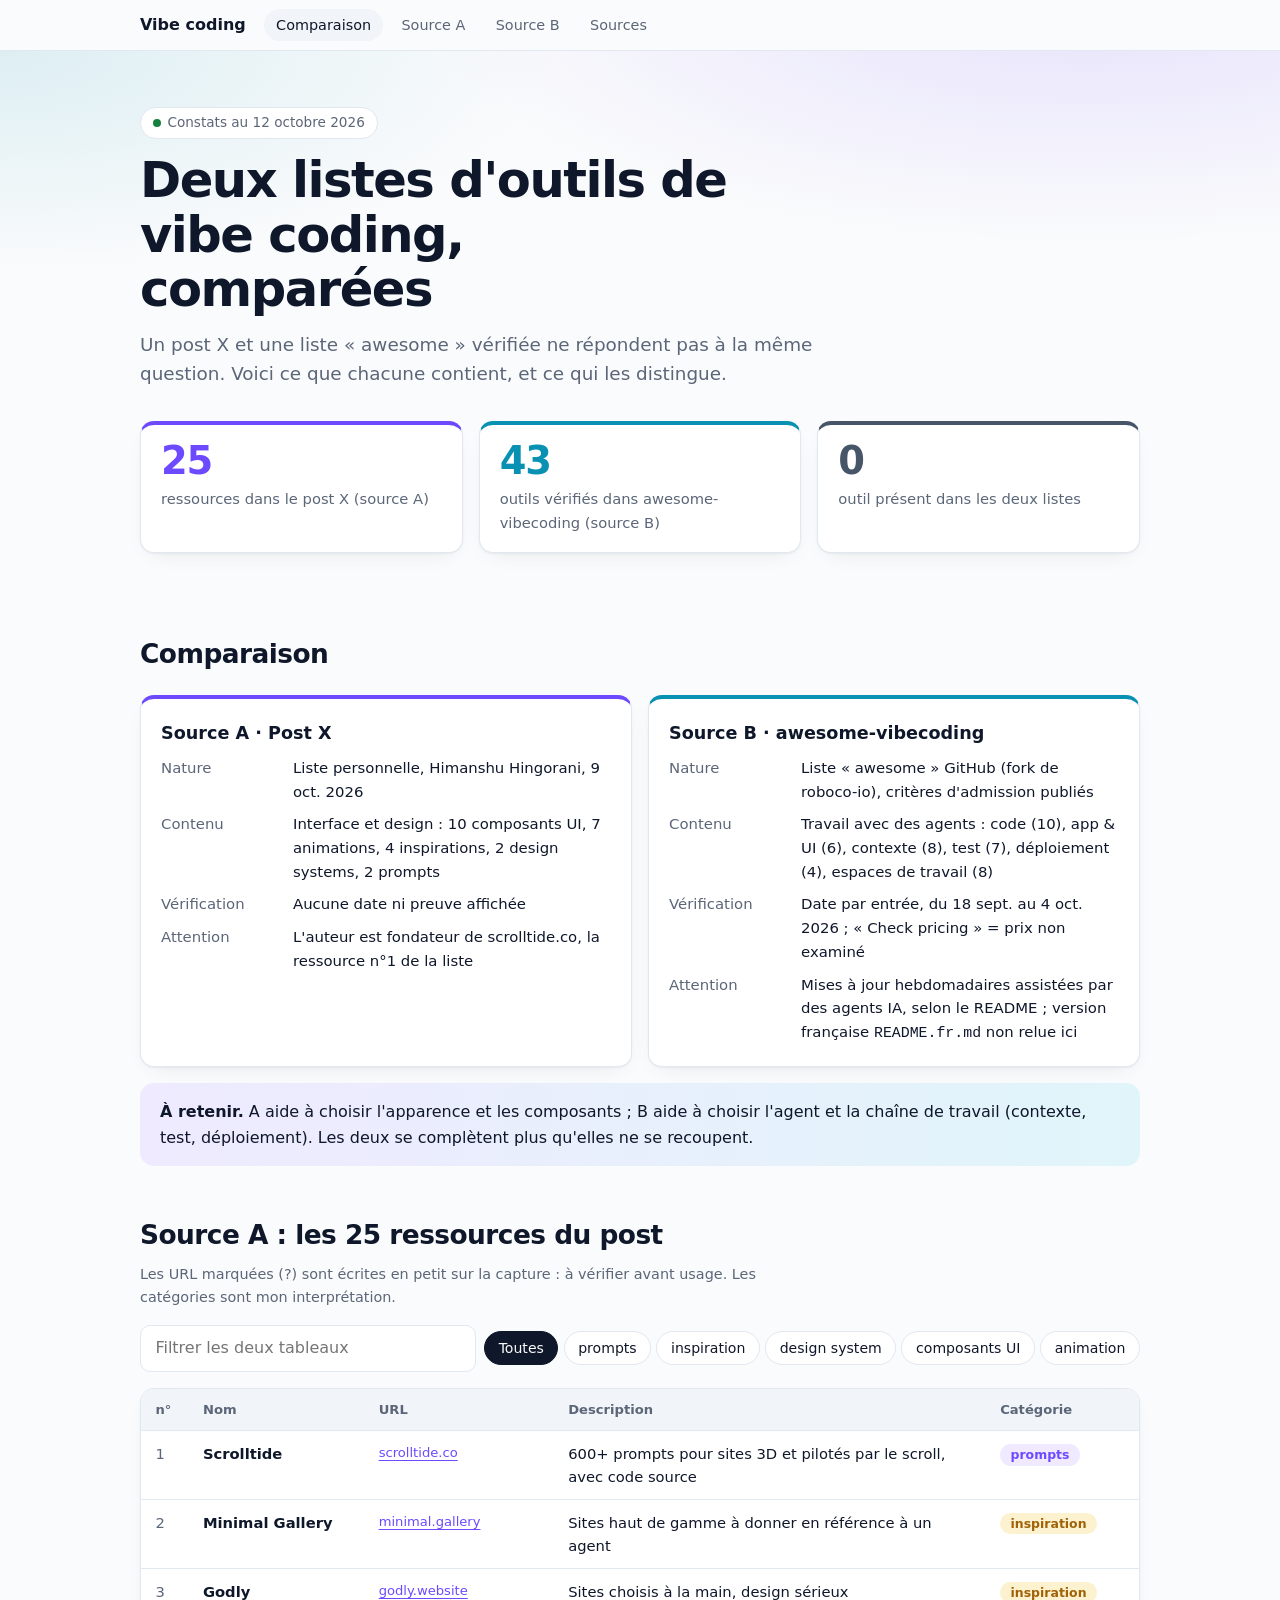
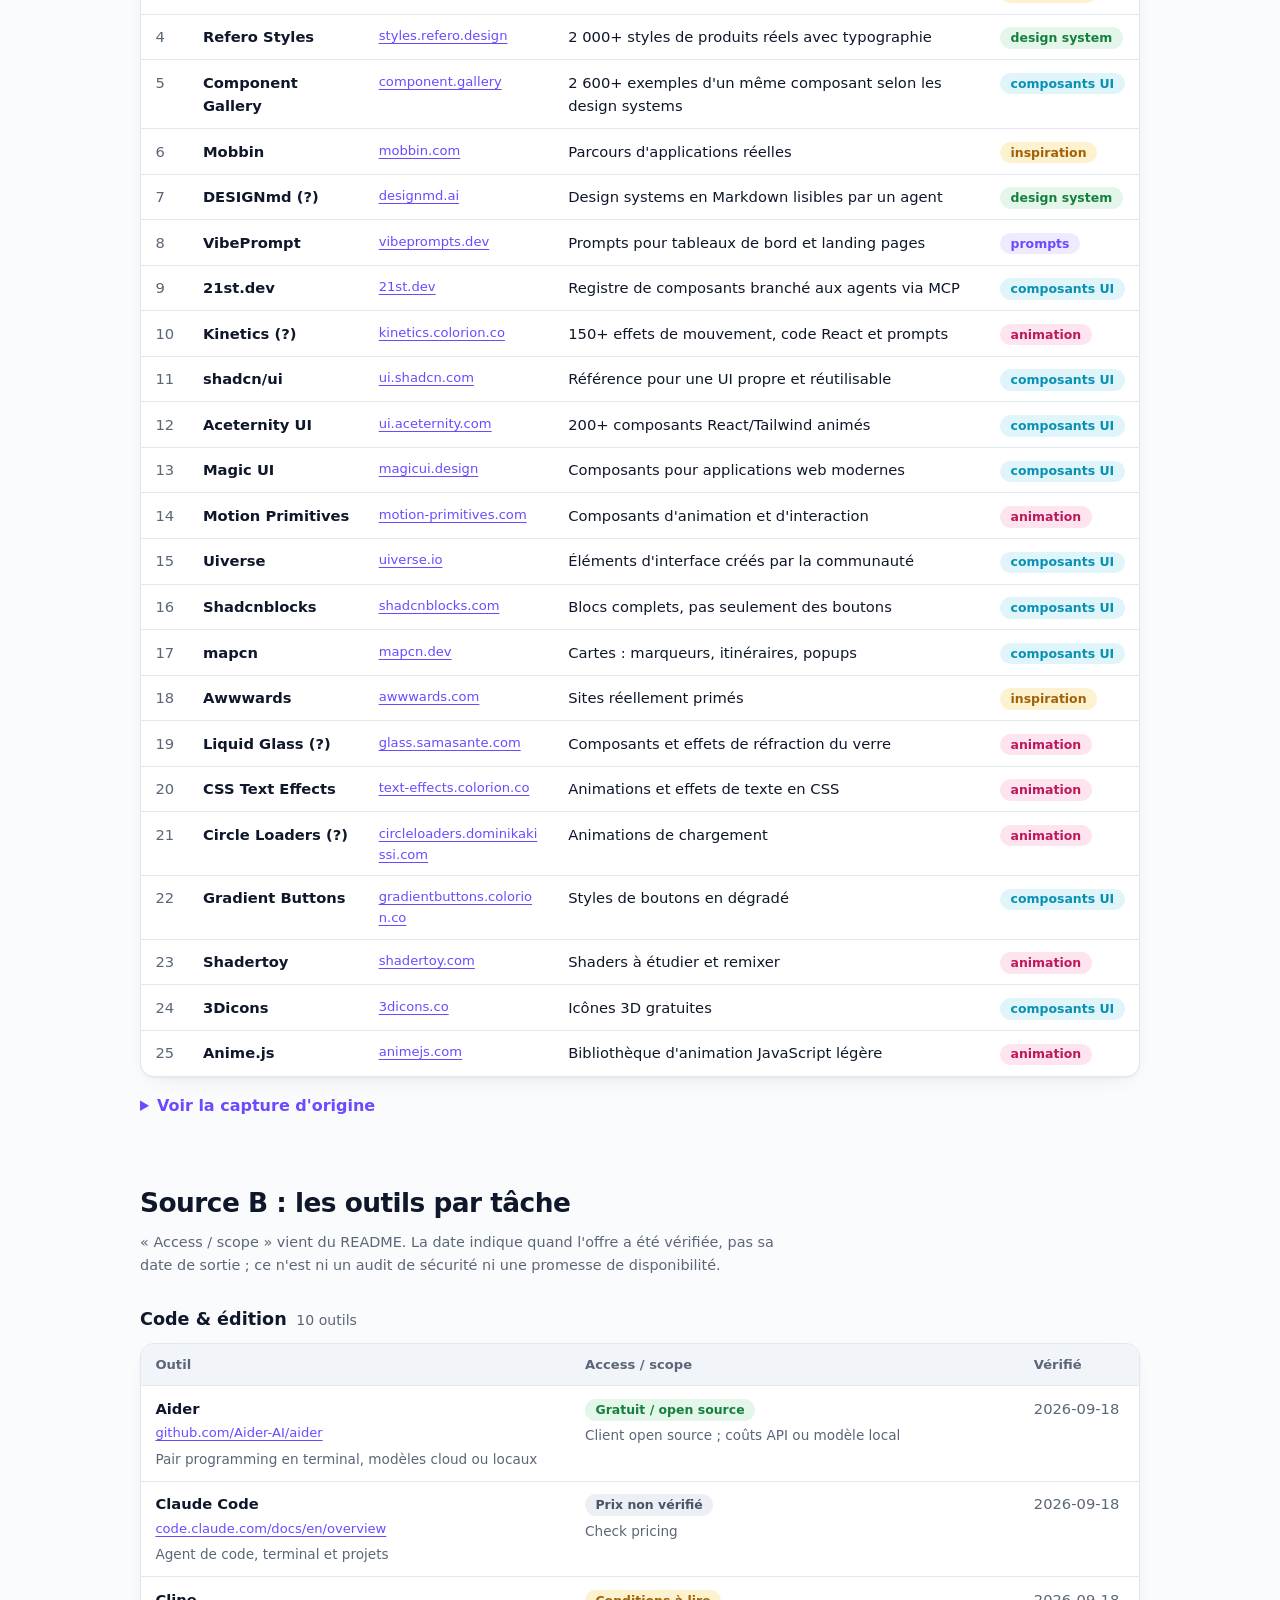
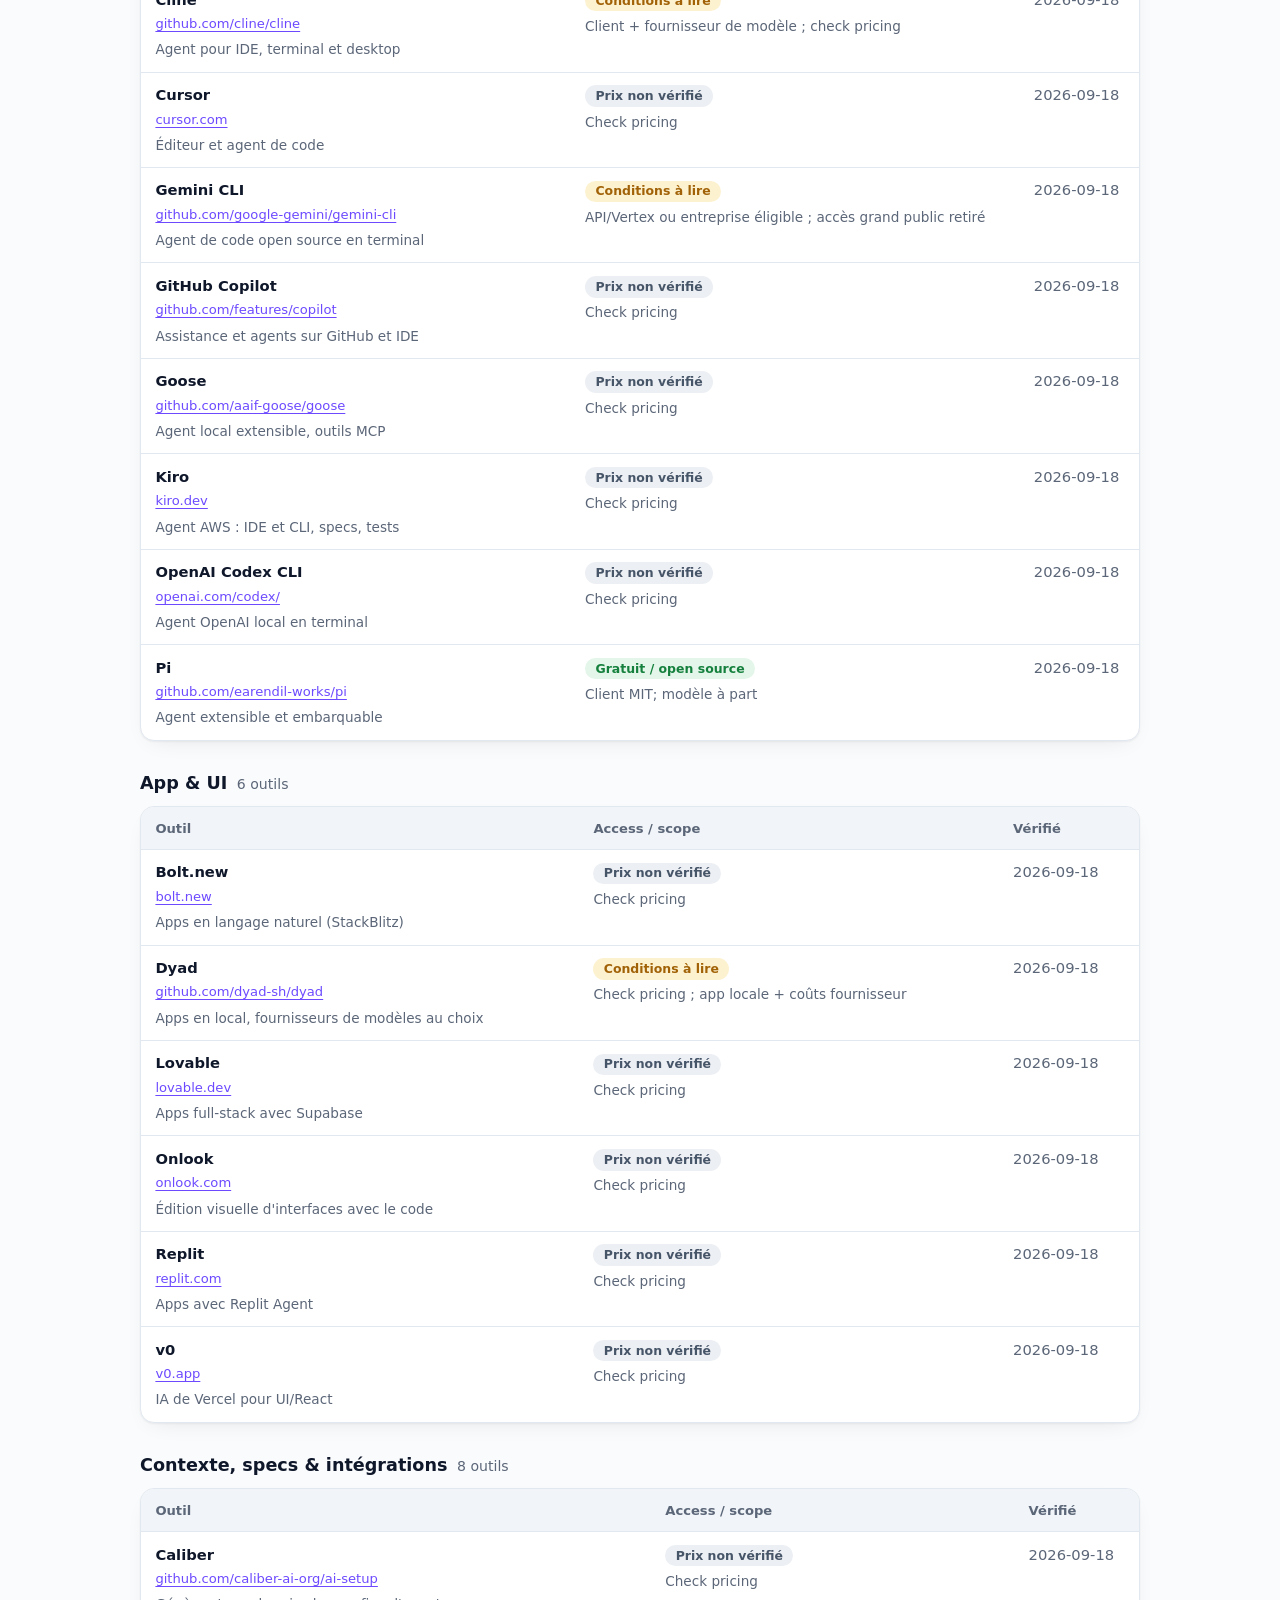
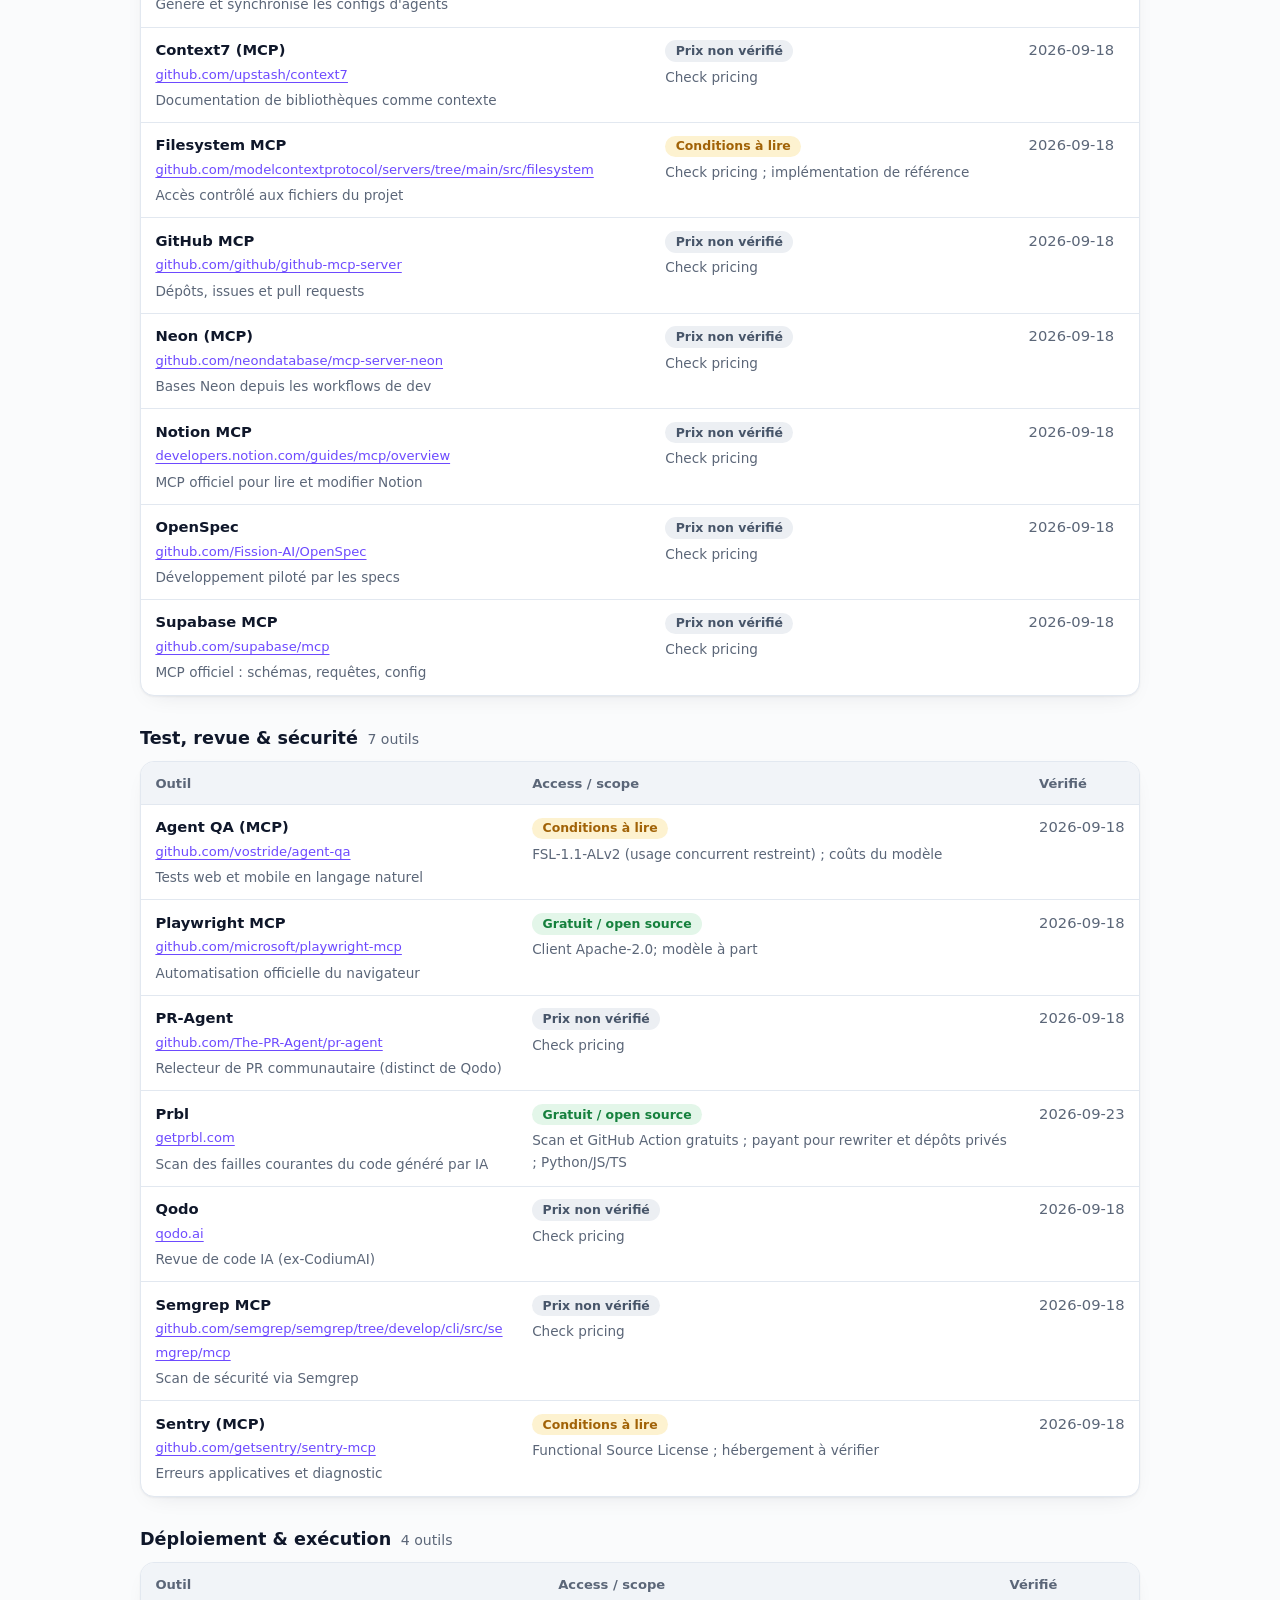
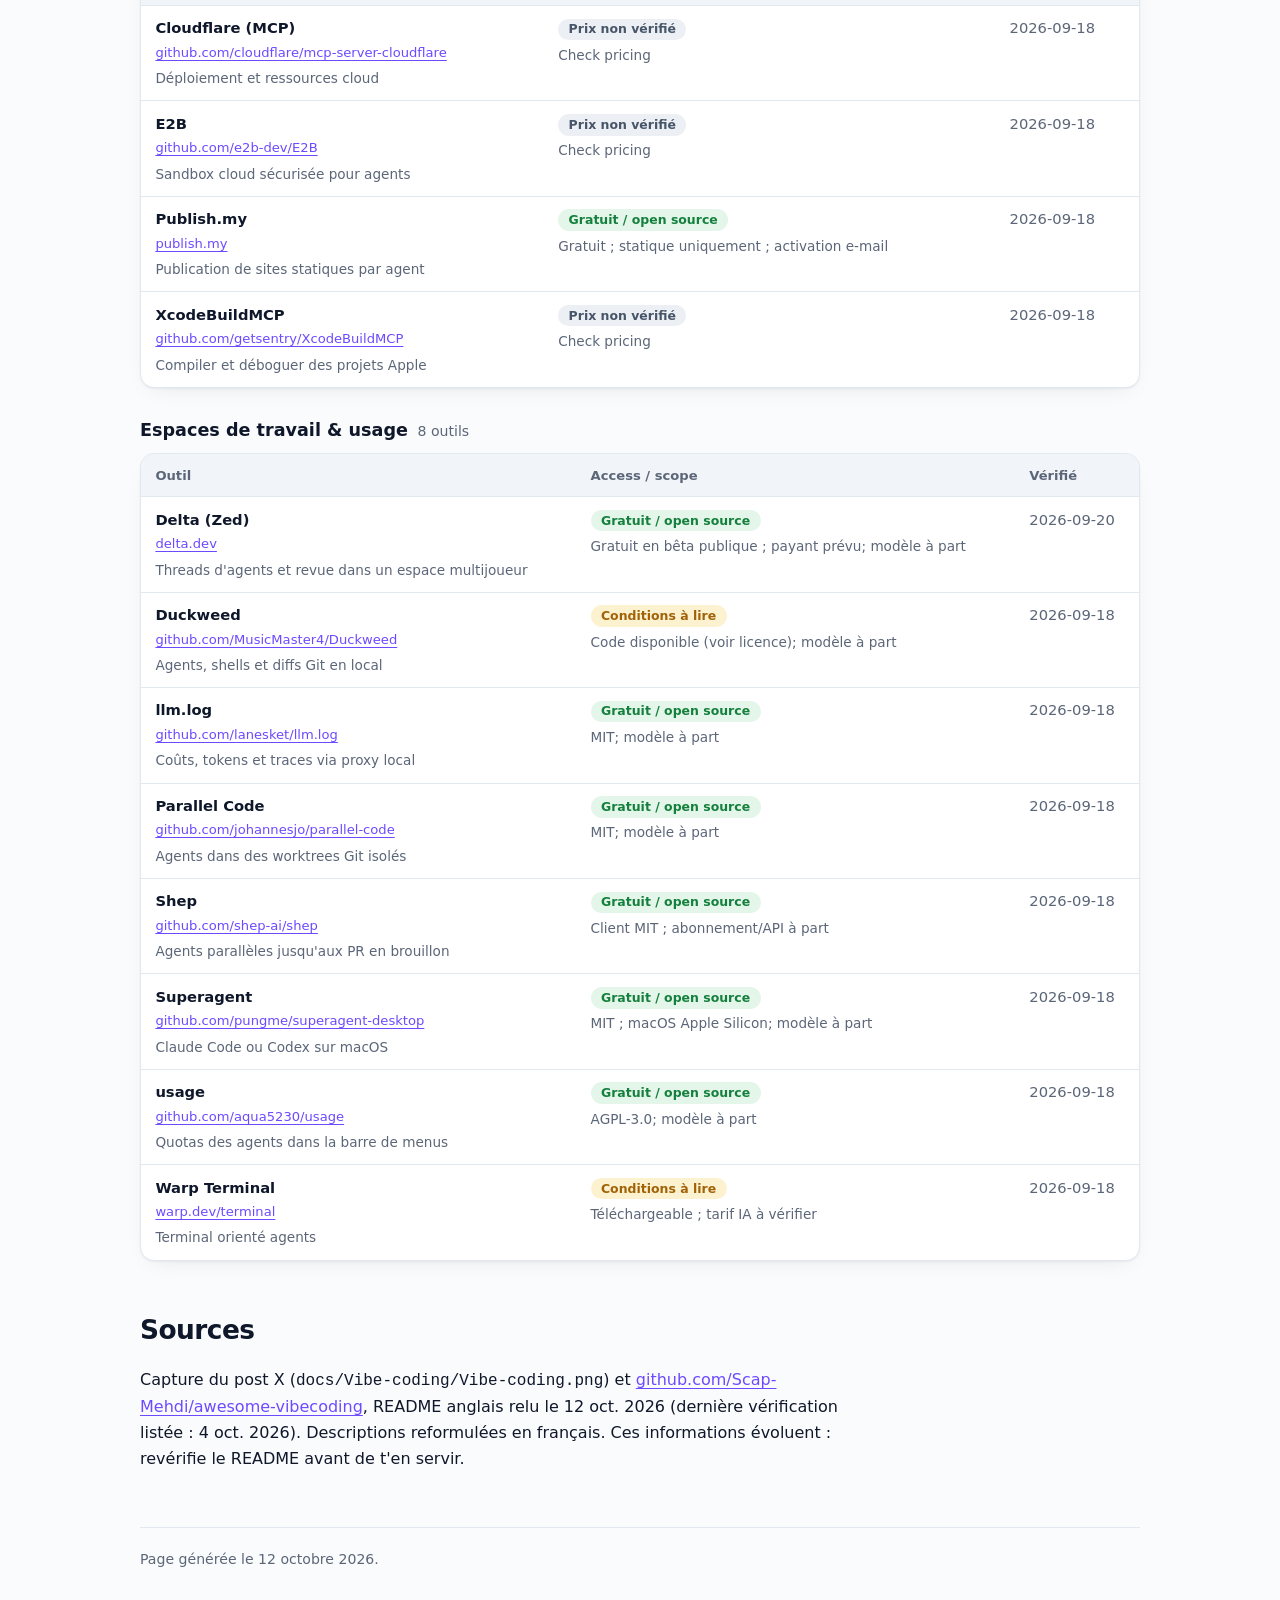
==== outils.html @ caf3f959 "Ajouter la page outils.html comparant deux sources d'outils de vibe coding Source A : post X (25 res" ====
<!DOCTYPE html>
<html lang="fr">
<head>
<meta charset="utf-8">
<meta name="viewport" content="width=device-width, initial-scale=1">
<title>Outils de vibe coding : deux sources comparées</title>
<meta name="description" content="Un post X de 25 ressources face à la liste awesome-vibecoding (43 outils vérifiés et datés). Constats au 12 octobre 2026.">
<style>
:root{
  --bg:#fafbfc;--card:#fff;--soft:#f1f4f8;--fg:#0f172a;--mut:#5b6678;--line:#e2e8f0;
  --a:#6d4aff;--as:#efeaff;--b:#0891b2;--bs:#e0f5fa;--ok:#15803d;--oks:#e3f6e9;--wa:#a16207;--was:#fdf2d0;--ne:#475569;--nes:#eceff3;
  --sh:0 1px 2px rgba(15,23,42,.05),0 8px 24px -12px rgba(15,23,42,.12)
}
@media (prefers-color-scheme:dark){:root{
  --bg:#0b1017;--card:#121a24;--soft:#18222f;--fg:#e8edf4;--mut:#9aa7b8;--line:#243142;
  --a:#a28bff;--as:#241d4a;--b:#3cc4de;--bs:#0d2e38;--ok:#5fd68a;--oks:#0f2d1a;--wa:#f0c24b;--was:#33290c;--ne:#b4bfce;--nes:#1d2735;
  --sh:none}}
*{box-sizing:border-box}
html{scroll-behavior:smooth;scroll-padding-top:5rem}
@media (prefers-reduced-motion:reduce){html{scroll-behavior:auto}}
body{margin:0;background:var(--bg);color:var(--fg);font:16px/1.6 "Inter",system-ui,-apple-system,"Segoe UI",Roboto,sans-serif;-webkit-font-smoothing:antialiased}
a{color:var(--a);text-underline-offset:3px}
a:focus-visible,input:focus-visible,button:focus-visible{outline:3px solid var(--a);outline-offset:2px;border-radius:6px}
.wrap{max-width:1040px;margin:0 auto;padding:0 1.25rem}
/* nav */
nav{position:sticky;top:0;z-index:10;background:color-mix(in srgb,var(--bg) 88%,transparent);backdrop-filter:blur(10px);border-bottom:1px solid var(--line)}
nav .wrap{display:flex;gap:.4rem;align-items:center;overflow-x:auto;padding-top:.55rem;padding-bottom:.55rem}
nav b{margin-right:.75rem;white-space:nowrap}
nav a{color:var(--mut);text-decoration:none;padding:.3rem .75rem;border-radius:999px;font-size:.9rem;white-space:nowrap}
nav a:hover,nav a.on{background:var(--soft);color:var(--fg)}
/* hero */
header{padding:3.5rem 0 2rem;background:
  radial-gradient(60rem 22rem at 85% -10%,color-mix(in srgb,var(--a) 14%,transparent),transparent 70%),
  radial-gradient(50rem 20rem at 0% 0%,color-mix(in srgb,var(--b) 12%,transparent),transparent 70%)}
h1{font-size:clamp(2rem,5vw,3.1rem);line-height:1.1;margin:.9rem 0 .8rem;letter-spacing:-.03em;max-width:18ch}
.lead{font-size:1.15rem;color:var(--mut);max-width:60ch;margin:0}
.date{display:inline-flex;gap:.4rem;align-items:center;background:var(--card);border:1px solid var(--line);padding:.25rem .75rem;border-radius:999px;font-size:.85rem;color:var(--mut)}
.date::before{content:"";width:.5rem;height:.5rem;border-radius:50%;background:var(--ok)}
.stats{display:grid;grid-template-columns:repeat(3,1fr);gap:1rem;margin-top:2rem}
.stat{background:var(--card);border:1px solid var(--line);border-radius:14px;padding:1.1rem 1.25rem;box-shadow:var(--sh);border-top:4px solid var(--c)}
.stat.a{--c:var(--a)}.stat.b{--c:var(--b)}.stat.z{--c:var(--ne)}
.stat strong{display:block;font-size:2.4rem;line-height:1;letter-spacing:-.03em;color:var(--c)}
.stat span{display:block;margin-top:.4rem;font-size:.92rem;color:var(--mut)}
/* sections */
section{padding-top:3rem}
h2{font-size:1.65rem;letter-spacing:-.02em;margin:0 0 .4rem}
h3{font-size:1.1rem;margin:0}
p{max-width:70ch}
.hint{color:var(--mut);font-size:.9rem;margin:.25rem 0 1rem}
.cards{display:grid;grid-template-columns:1fr 1fr;gap:1rem;margin-top:1.25rem}
.card{background:var(--card);border:1px solid var(--line);border-radius:14px;padding:1.25rem;box-shadow:var(--sh)}
.card.a{border-top:4px solid var(--a)}.card.b{border-top:4px solid var(--b)}
.card h3{margin-bottom:.6rem}
.card dl{margin:0;display:grid;grid-template-columns:7.5rem 1fr;gap:.55rem .75rem;font-size:.93rem}
.card dt{color:var(--mut)}.card dd{margin:0}
.take{margin-top:1rem;background:linear-gradient(90deg,var(--as),var(--bs));border-radius:14px;padding:1rem 1.25rem}
.take p{margin:0;max-width:none}
/* tables */
.tw{overflow-x:auto;border:1px solid var(--line);border-radius:14px;background:var(--card);box-shadow:var(--sh)}
table{border-collapse:collapse;width:100%;font-size:.92rem}
th,td{text-align:left;padding:.65rem .9rem;border-bottom:1px solid var(--line);vertical-align:top}
tbody tr:last-child td{border-bottom:0}
tbody tr:hover{background:var(--soft)}
th{background:var(--soft);font-weight:600;font-size:.82rem;color:var(--mut);white-space:nowrap}
.n,.d{white-space:nowrap;color:var(--mut)}
.u{font-size:.82rem;word-break:break-all}
.name{font-weight:600}
/* badges */
.pill{display:inline-block;border-radius:999px;padding:.05rem .65rem;font-size:.78rem;font-weight:600;white-space:nowrap;background:var(--nes);color:var(--ne)}
.c-prompts{background:var(--as);color:var(--a)}
.c-inspiration{background:var(--was);color:var(--wa)}
.c-design{background:var(--oks);color:var(--ok)}
.c-ui{background:var(--bs);color:var(--b)}
.c-anim{background:#fde4ee;color:#be185d}
@media (prefers-color-scheme:dark){.c-anim{background:#3a1526;color:#f58bb5}}
.k-ok{background:var(--oks);color:var(--ok)}.k-wa{background:var(--was);color:var(--wa)}.k-ne{background:var(--nes);color:var(--ne)}
.acc{display:block;margin-top:.3rem;color:var(--mut);font-size:.85rem}
/* filters */
.bar{display:flex;gap:.5rem;flex-wrap:wrap;align-items:center;margin:1rem 0}
input[type=search]{flex:1 1 16rem;max-width:26rem;padding:.6rem .9rem;border:1px solid var(--line);border-radius:10px;background:var(--card);color:var(--fg);font:inherit}
.chip{border:1px solid var(--line);background:var(--card);color:var(--fg);border-radius:999px;padding:.3rem .85rem;font:inherit;font-size:.88rem;cursor:pointer}
.chip[aria-pressed=true]{background:var(--fg);color:var(--bg);border-color:var(--fg)}
.grp{margin-top:1.75rem}
.grp header{padding:0;background:none;display:flex;align-items:baseline;gap:.6rem;margin-bottom:.6rem}
.grp .cnt{color:var(--mut);font-size:.88rem}
details{margin:1rem 0}summary{cursor:pointer;color:var(--a);font-weight:600}
img{max-width:100%;height:auto;border:1px solid var(--line);border-radius:14px;margin-top:.75rem}
.empty{padding:1rem;color:var(--mut)}
footer{margin:3.5rem 0 2rem;padding-top:1.25rem;border-top:1px solid var(--line);color:var(--mut);font-size:.88rem}
@media(max-width:720px){.stats{grid-template-columns:1fr}.cards{grid-template-columns:1fr}.card dl{grid-template-columns:1fr}.card dt{margin-top:.4rem}}
</style>
</head>
<body>
<nav><div class="wrap"><b>Vibe coding</b><a href="#compare">Comparaison</a><a href="#a">Source A</a><a href="#b">Source B</a><a href="#sources">Sources</a></div></nav>

<header><div class="wrap">
  <span class="date">Constats au 12 octobre 2026</span>
  <h1>Deux listes d'outils de vibe coding, comparées</h1>
  <p class="lead">Un post X et une liste « awesome » vérifiée ne répondent pas à la même question. Voici ce que chacune contient, et ce qui les distingue.</p>
  <div class="stats">
    <div class="stat a"><strong>25</strong><span>ressources dans le post X (source A)</span></div>
    <div class="stat b"><strong>43</strong><span>outils vérifiés dans awesome-vibecoding (source B)</span></div>
    <div class="stat z"><strong>0</strong><span>outil présent dans les deux listes</span></div>
  </div>
</div></header>

<main class="wrap">
<section id="compare">
  <h2>Comparaison</h2>
  <div class="cards">
    <div class="card a"><h3>Source A · Post X</h3>
      <dl>
        <dt>Nature</dt><dd>Liste personnelle, Himanshu Hingorani, 9 oct. 2026</dd>
        <dt>Contenu</dt><dd>Interface et design : 10 composants UI, 7 animations, 4 inspirations, 2 design systems, 2 prompts</dd>
        <dt>Vérification</dt><dd>Aucune date ni preuve affichée</dd>
        <dt>Attention</dt><dd>L'auteur est fondateur de scrolltide.co, la ressource n°1 de la liste</dd>
      </dl></div>
    <div class="card b"><h3>Source B · awesome-vibecoding</h3>
      <dl>
        <dt>Nature</dt><dd>Liste « awesome » GitHub (fork de roboco-io), critères d'admission publiés</dd>
        <dt>Contenu</dt><dd>Travail avec des agents : code (10), app & UI (6), contexte (8), test (7), déploiement (4), espaces de travail (8)</dd>
        <dt>Vérification</dt><dd>Date par entrée, du 18 sept. au 4 oct. 2026 ; « Check pricing » = prix non examiné</dd>
        <dt>Attention</dt><dd>Mises à jour hebdomadaires assistées par des agents IA, selon le README ; version française <code>README.fr.md</code> non relue ici</dd>
      </dl></div>
  </div>
  <div class="take"><p><strong>À retenir.</strong> A aide à choisir l'apparence et les composants ; B aide à choisir l'agent et la chaîne de travail (contexte, test, déploiement). Les deux se complètent plus qu'elles ne se recoupent.</p></div>
</section>

<section id="a">
  <h2>Source A : les 25 ressources du post</h2>
  <p class="hint">Les URL marquées (?) sont écrites en petit sur la capture : à vérifier avant usage. Les catégories sont mon interprétation.</p>
  <div class="bar"><input type="search" id="f" placeholder="Filtrer les deux tableaux" aria-label="Filtrer les deux tableaux"><span id="chips"></span></div>
  <div class="tw"><table><thead><tr><th>n°</th><th>Nom</th><th>URL</th><th>Description</th><th>Catégorie</th></tr></thead><tbody id="ta"></tbody></table></div>
  <details><summary>Voir la capture d'origine</summary><img src="docs/Vibe-coding/Vibe-coding.png" alt="Capture du post X de Himanshu Hingorani du 9 octobre 2026" loading="lazy"></details>
</section>

<section id="b">
  <h2>Source B : les outils par tâche</h2>
  <p class="hint">« Access / scope » vient du README. La date indique quand l'offre a été vérifiée, pas sa date de sortie ; ce n'est ni un audit de sécurité ni une promesse de disponibilité.</p>
  <div id="tb"></div>
</section>

<section id="sources">
  <h2>Sources</h2>
  <p>Capture du post X (<code>docs/Vibe-coding/Vibe-coding.png</code>) et <a href="https://github.com/Scap-Mehdi/awesome-vibecoding">github.com/Scap-Mehdi/awesome-vibecoding</a>, README anglais relu le 12 oct. 2026 (dernière vérification listée : 4 oct. 2026). Descriptions reformulées en français. Ces informations évoluent : revérifie le README avant de t'en servir.</p>
</section>
<footer>Page générée le 12 octobre 2026.</footer>
</main>
<noscript><p class="wrap">Les tableaux nécessitent JavaScript.</p></noscript>

<script>
var A=[
["Scrolltide","scrolltide.co","600+ prompts pour sites 3D et pilotés par le scroll, avec code source","prompts"],
["Minimal Gallery","minimal.gallery","Sites haut de gamme à donner en référence à un agent","inspiration"],
["Godly","godly.website","Sites choisis à la main, design sérieux","inspiration"],
["Refero Styles","styles.refero.design","2 000+ styles de produits réels avec typographie","design system"],
["Component Gallery","component.gallery","2 600+ exemples d'un même composant selon les design systems","composants UI"],
["Mobbin","mobbin.com","Parcours d'applications réelles","inspiration"],
["DESIGNmd (?)","designmd.ai","Design systems en Markdown lisibles par un agent","design system"],
["VibePrompt","vibeprompts.dev","Prompts pour tableaux de bord et landing pages","prompts"],
["21st.dev","21st.dev","Registre de composants branché aux agents via MCP","composants UI"],
["Kinetics (?)","kinetics.colorion.co","150+ effets de mouvement, code React et prompts","animation"],
["shadcn/ui","ui.shadcn.com","Référence pour une UI propre et réutilisable","composants UI"],
["Aceternity UI","ui.aceternity.com","200+ composants React/Tailwind animés","composants UI"],
["Magic UI","magicui.design","Composants pour applications web modernes","composants UI"],
["Motion Primitives","motion-primitives.com","Composants d'animation et d'interaction","animation"],
["Uiverse","uiverse.io","Éléments d'interface créés par la communauté","composants UI"],
["Shadcnblocks","shadcnblocks.com","Blocs complets, pas seulement des boutons","composants UI"],
["mapcn","mapcn.dev","Cartes : marqueurs, itinéraires, popups","composants UI"],
["Awwwards","awwwards.com","Sites réellement primés","inspiration"],
["Liquid Glass (?)","glass.samasante.com","Composants et effets de réfraction du verre","animation"],
["CSS Text Effects","text-effects.colorion.co","Animations et effets de texte en CSS","animation"],
["Circle Loaders (?)","circleloaders.dominikakissi.com","Animations de chargement","animation"],
["Gradient Buttons","gradientbuttons.colorion.co","Styles de boutons en dégradé","composants UI"],
["Shadertoy","shadertoy.com","Shaders à étudier et remixer","animation"],
["3Dicons","3dicons.co","Icônes 3D gratuites","composants UI"],
["Anime.js","animejs.com","Bibliothèque d'animation JavaScript légère","animation"]];
var s="2026-09-18",c="Check pricing",m="; modèle à part";
var B=[
["Code & édition",[
["Aider","github.com/Aider-AI/aider","Pair programming en terminal, modèles cloud ou locaux","Client open source ; coûts API ou modèle local",s],
["Claude Code","code.claude.com/docs/en/overview","Agent de code, terminal et projets",c,s],
["Cline","github.com/cline/cline","Agent pour IDE, terminal et desktop","Client + fournisseur de modèle ; check pricing",s],
["Cursor","cursor.com","Éditeur et agent de code",c,s],
["Gemini CLI","github.com/google-gemini/gemini-cli","Agent de code open source en terminal","API/Vertex ou entreprise éligible ; accès grand public retiré",s],
["GitHub Copilot","github.com/features/copilot","Assistance et agents sur GitHub et IDE",c,s],
["Goose","github.com/aaif-goose/goose","Agent local extensible, outils MCP",c,s],
["Kiro","kiro.dev","Agent AWS : IDE et CLI, specs, tests",c,s],
["OpenAI Codex CLI","openai.com/codex/","Agent OpenAI local en terminal",c,s],
["Pi","github.com/earendil-works/pi","Agent extensible et embarquable","Client MIT"+m,s]]],
["App & UI",[
["Bolt.new","bolt.new","Apps en langage naturel (StackBlitz)",c,s],
["Dyad","github.com/dyad-sh/dyad","Apps en local, fournisseurs de modèles au choix","Check pricing ; app locale + coûts fournisseur",s],
["Lovable","lovable.dev","Apps full-stack avec Supabase",c,s],
["Onlook","onlook.com","Édition visuelle d'interfaces avec le code",c,s],
["Replit","replit.com","Apps avec Replit Agent",c,s],
["v0","v0.app","IA de Vercel pour UI/React",c,s]]],
["Contexte, specs & intégrations",[
["Caliber","github.com/caliber-ai-org/ai-setup","Génère et synchronise les configs d'agents",c,s],
["Context7 (MCP)","github.com/upstash/context7","Documentation de bibliothèques comme contexte",c,s],
["Filesystem MCP","github.com/modelcontextprotocol/servers/tree/main/src/filesystem","Accès contrôlé aux fichiers du projet","Check pricing ; implémentation de référence",s],
["GitHub MCP","github.com/github/github-mcp-server","Dépôts, issues et pull requests",c,s],
["Neon (MCP)","github.com/neondatabase/mcp-server-neon","Bases Neon depuis les workflows de dev",c,s],
["Notion MCP","developers.notion.com/guides/mcp/overview","MCP officiel pour lire et modifier Notion",c,s],
["OpenSpec","github.com/Fission-AI/OpenSpec","Développement piloté par les specs",c,s],
["Supabase MCP","github.com/supabase/mcp","MCP officiel : schémas, requêtes, config",c,s]]],
["Test, revue & sécurité",[
["Agent QA (MCP)","github.com/vostride/agent-qa","Tests web et mobile en langage naturel","FSL-1.1-ALv2 (usage concurrent restreint) ; coûts du modèle",s],
["Playwright MCP","github.com/microsoft/playwright-mcp","Automatisation officielle du navigateur","Client Apache-2.0"+m,s],
["PR-Agent","github.com/The-PR-Agent/pr-agent","Relecteur de PR communautaire (distinct de Qodo)",c,s],
["Prbl","getprbl.com","Scan des failles courantes du code généré par IA","Scan et GitHub Action gratuits ; payant pour rewriter et dépôts privés ; Python/JS/TS","2026-09-23"],
["Qodo","qodo.ai","Revue de code IA (ex-CodiumAI)",c,s],
["Semgrep MCP","github.com/semgrep/semgrep/tree/develop/cli/src/semgrep/mcp","Scan de sécurité via Semgrep",c,s],
["Sentry (MCP)","github.com/getsentry/sentry-mcp","Erreurs applicatives et diagnostic","Functional Source License ; hébergement à vérifier",s]]],
["Déploiement & exécution",[
["Cloudflare (MCP)","github.com/cloudflare/mcp-server-cloudflare","Déploiement et ressources cloud",c,s],
["E2B","github.com/e2b-dev/E2B","Sandbox cloud sécurisée pour agents",c,s],
["Publish.my","publish.my","Publication de sites statiques par agent","Gratuit ; statique uniquement ; activation e-mail",s],
["XcodeBuildMCP","github.com/getsentry/XcodeBuildMCP","Compiler et déboguer des projets Apple",c,s]]],
["Espaces de travail & usage",[
["Delta (Zed)","delta.dev","Threads d'agents et revue dans un espace multijoueur","Gratuit en bêta publique ; payant prévu"+m,"2026-09-20"],
["Duckweed","github.com/MusicMaster4/Duckweed","Agents, shells et diffs Git en local","Code disponible (voir licence)"+m,s],
["llm.log","github.com/lanesket/llm.log","Coûts, tokens et traces via proxy local","MIT"+m,s],
["Parallel Code","github.com/johannesjo/parallel-code","Agents dans des worktrees Git isolés","MIT"+m,s],
["Shep","github.com/shep-ai/shep","Agents parallèles jusqu'aux PR en brouillon","Client MIT ; abonnement/API à part",s],
["Superagent","github.com/pungme/superagent-desktop","Claude Code ou Codex sur macOS","MIT ; macOS Apple Silicon"+m,s],
["usage","github.com/aqua5230/usage","Quotas des agents dans la barre de menus","AGPL-3.0"+m,s],
["Warp Terminal","warp.dev/terminal","Terminal orienté agents","Téléchargeable ; tarif IA à vérifier",s]]]];
var CL={"prompts":"c-prompts","inspiration":"c-inspiration","design system":"c-design","composants UI":"c-ui","animation":"c-anim"};
function e(t){return String(t).replace(/&/g,"&amp;").replace(/</g,"&lt;").replace(/"/g,"&quot;")}
function lk(u){return '<a href="https://'+e(u)+'" rel="noopener">'+e(u)+'</a>'}
function kind(t){return /^Check pricing$/.test(t)?["k-ne","Prix non vérifié"]:/MIT|Apache|AGPL|open source|Gratuit|gratuits/i.test(t)?["k-ok","Gratuit / open source"]:["k-wa","Conditions à lire"]}
var active="";
function renderA(){
  document.getElementById("ta").innerHTML=A.map(function(r,i){return '<tr data-cat="'+e(r[3])+'"><td class="n">'+(i+1)+'</td><td class="name">'+e(r[0])+'</td><td class="u">'+lk(r[1])+'</td><td>'+e(r[2])+'</td><td><span class="pill '+CL[r[3]]+'">'+e(r[3])+'</span></td></tr>'}).join("");
}
function renderB(){
  document.getElementById("tb").innerHTML=B.map(function(g){
    return '<div class="grp"><header><h3>'+e(g[0])+'</h3><span class="cnt">'+g[1].length+' outils</span></header><div class="tw"><table><thead><tr><th>Outil</th><th>Access / scope</th><th>Vérifié</th></tr></thead><tbody>'+
    g[1].map(function(r){var k=kind(r[3]);return '<tr><td><span class="name">'+e(r[0])+'</span><br><span class="u">'+lk(r[1])+'</span><span class="acc">'+e(r[2])+'</span></td><td><span class="pill '+k[0]+'">'+k[1]+'</span><span class="acc">'+e(r[3])+'</span></td><td class="d">'+r[4]+'</td></tr>'}).join("")+'</tbody></table></div></div>'}).join("");
}
function chips(){
  var cats=["Toutes"].concat(Object.keys(CL));
  var el=document.getElementById("chips");
  el.innerHTML=cats.map(function(k,i){return '<button class="chip" aria-pressed="'+(i==0)+'" data-k="'+(i==0?"":e(k))+'">'+e(k)+'</button>'}).join(" ");
  el.addEventListener("click",function(ev){var b=ev.target.closest("button");if(!b)return;active=b.dataset.k;
    el.querySelectorAll("button").forEach(function(x){x.setAttribute("aria-pressed",x===b)});apply()});
}
function apply(){
  var q=document.getElementById("f").value.toLowerCase();
  document.querySelectorAll("#ta tr").forEach(function(tr){tr.hidden=(active&&tr.dataset.cat!==active)||(q&&tr.textContent.toLowerCase().indexOf(q)<0)});
  document.querySelectorAll("#tb tbody tr").forEach(function(tr){tr.hidden=!!q&&tr.textContent.toLowerCase().indexOf(q)<0});
  document.querySelectorAll("#tb .grp").forEach(function(g){g.hidden=!g.querySelector("tbody tr:not([hidden])")});
}
renderA();renderB();chips();
document.getElementById("f").addEventListener("input",apply);
var links=document.querySelectorAll("nav a"),secs=[].map.call(links,function(a){return document.querySelector(a.getAttribute("href"))});
function spy(){var y=window.scrollY+120,cur=0;secs.forEach(function(s,i){if(s.offsetTop<=y)cur=i});links.forEach(function(a,i){a.classList.toggle("on",i===cur)})}
window.addEventListener("scroll",spy,{passive:true});spy();
</script>
</body>
</html>
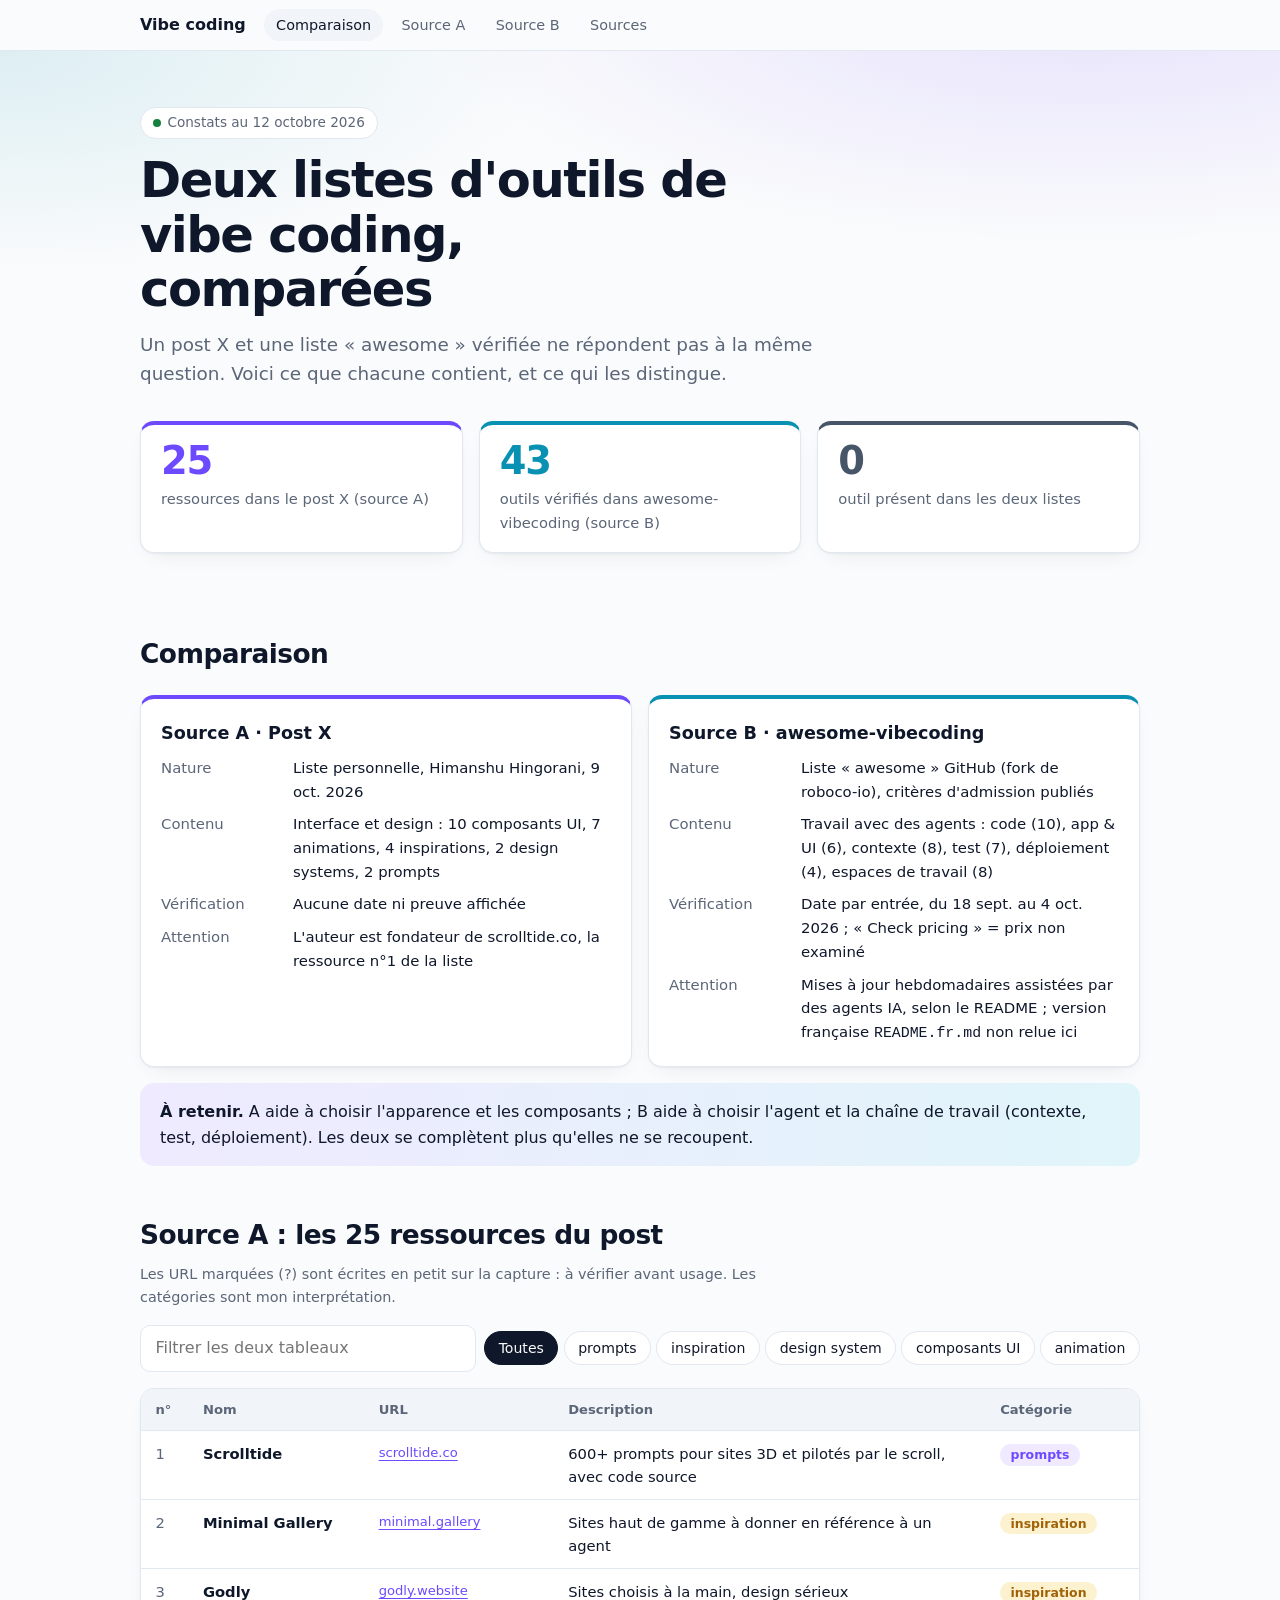
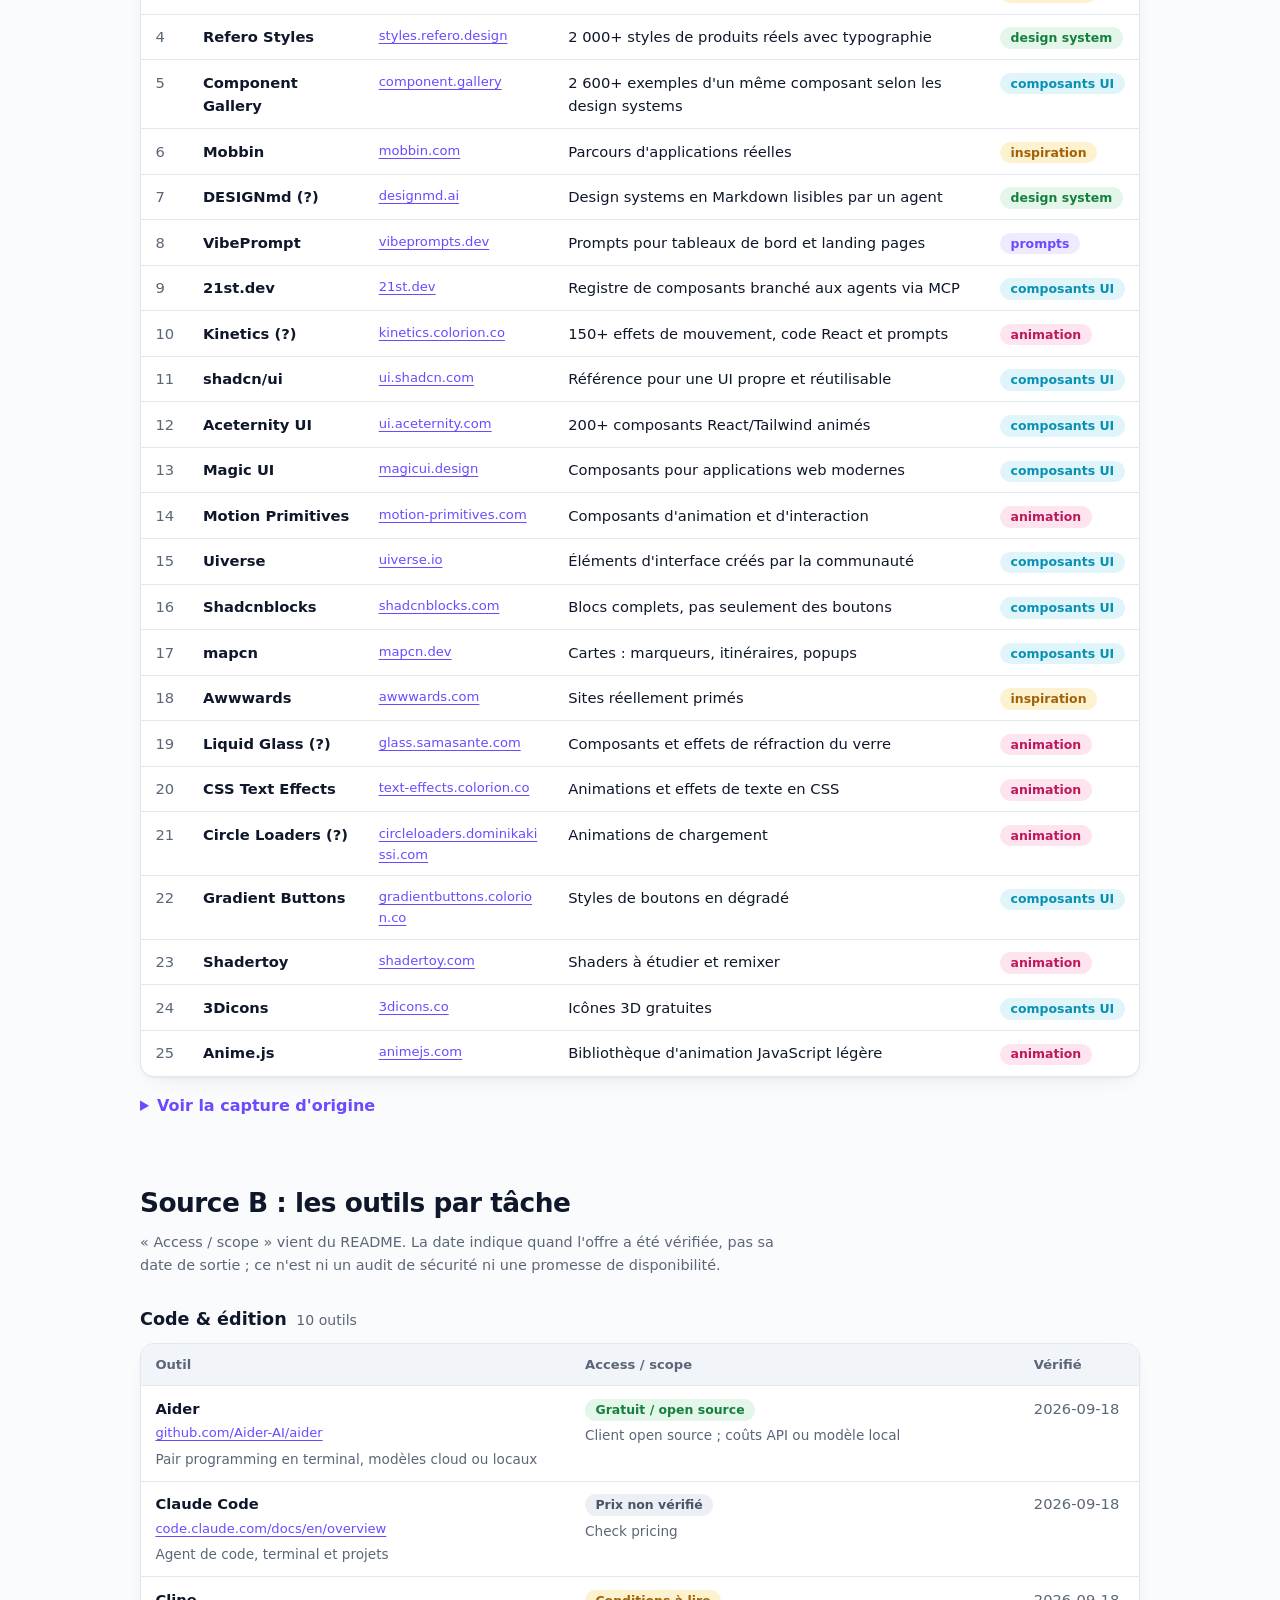
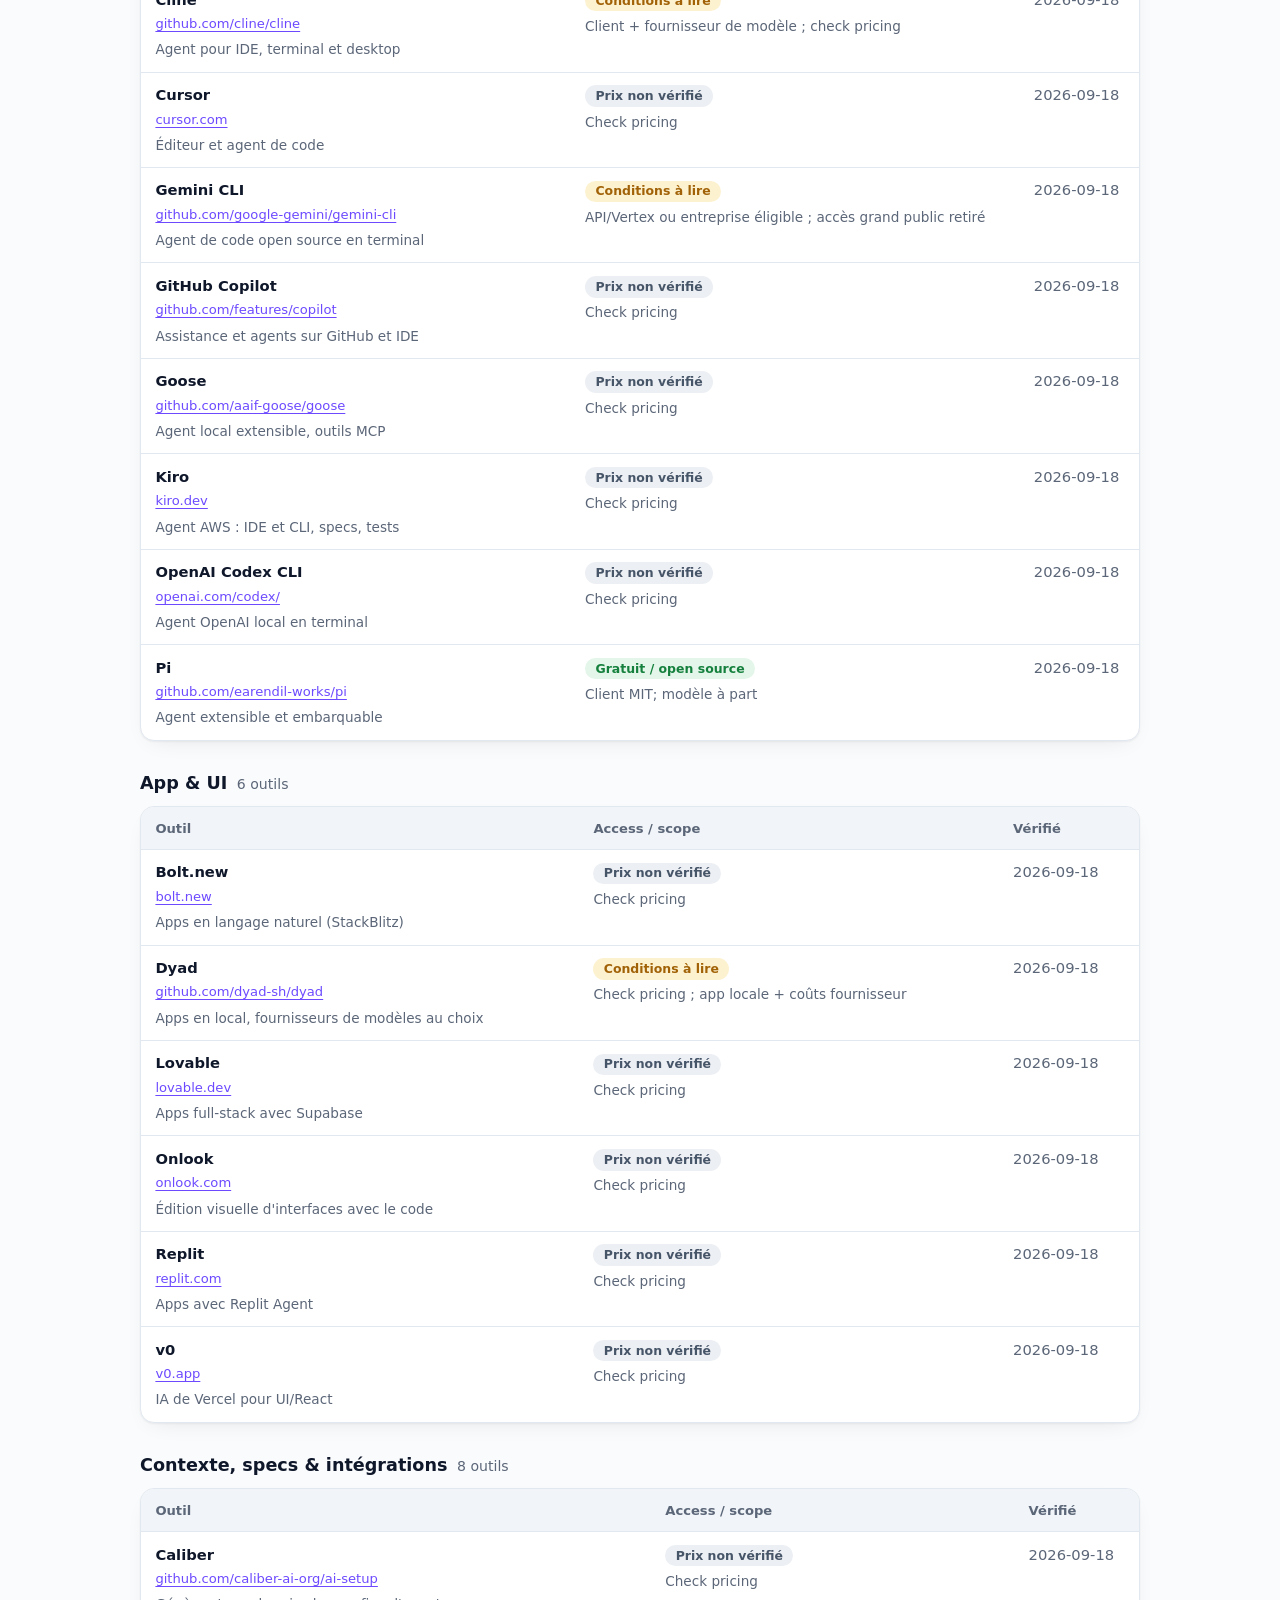
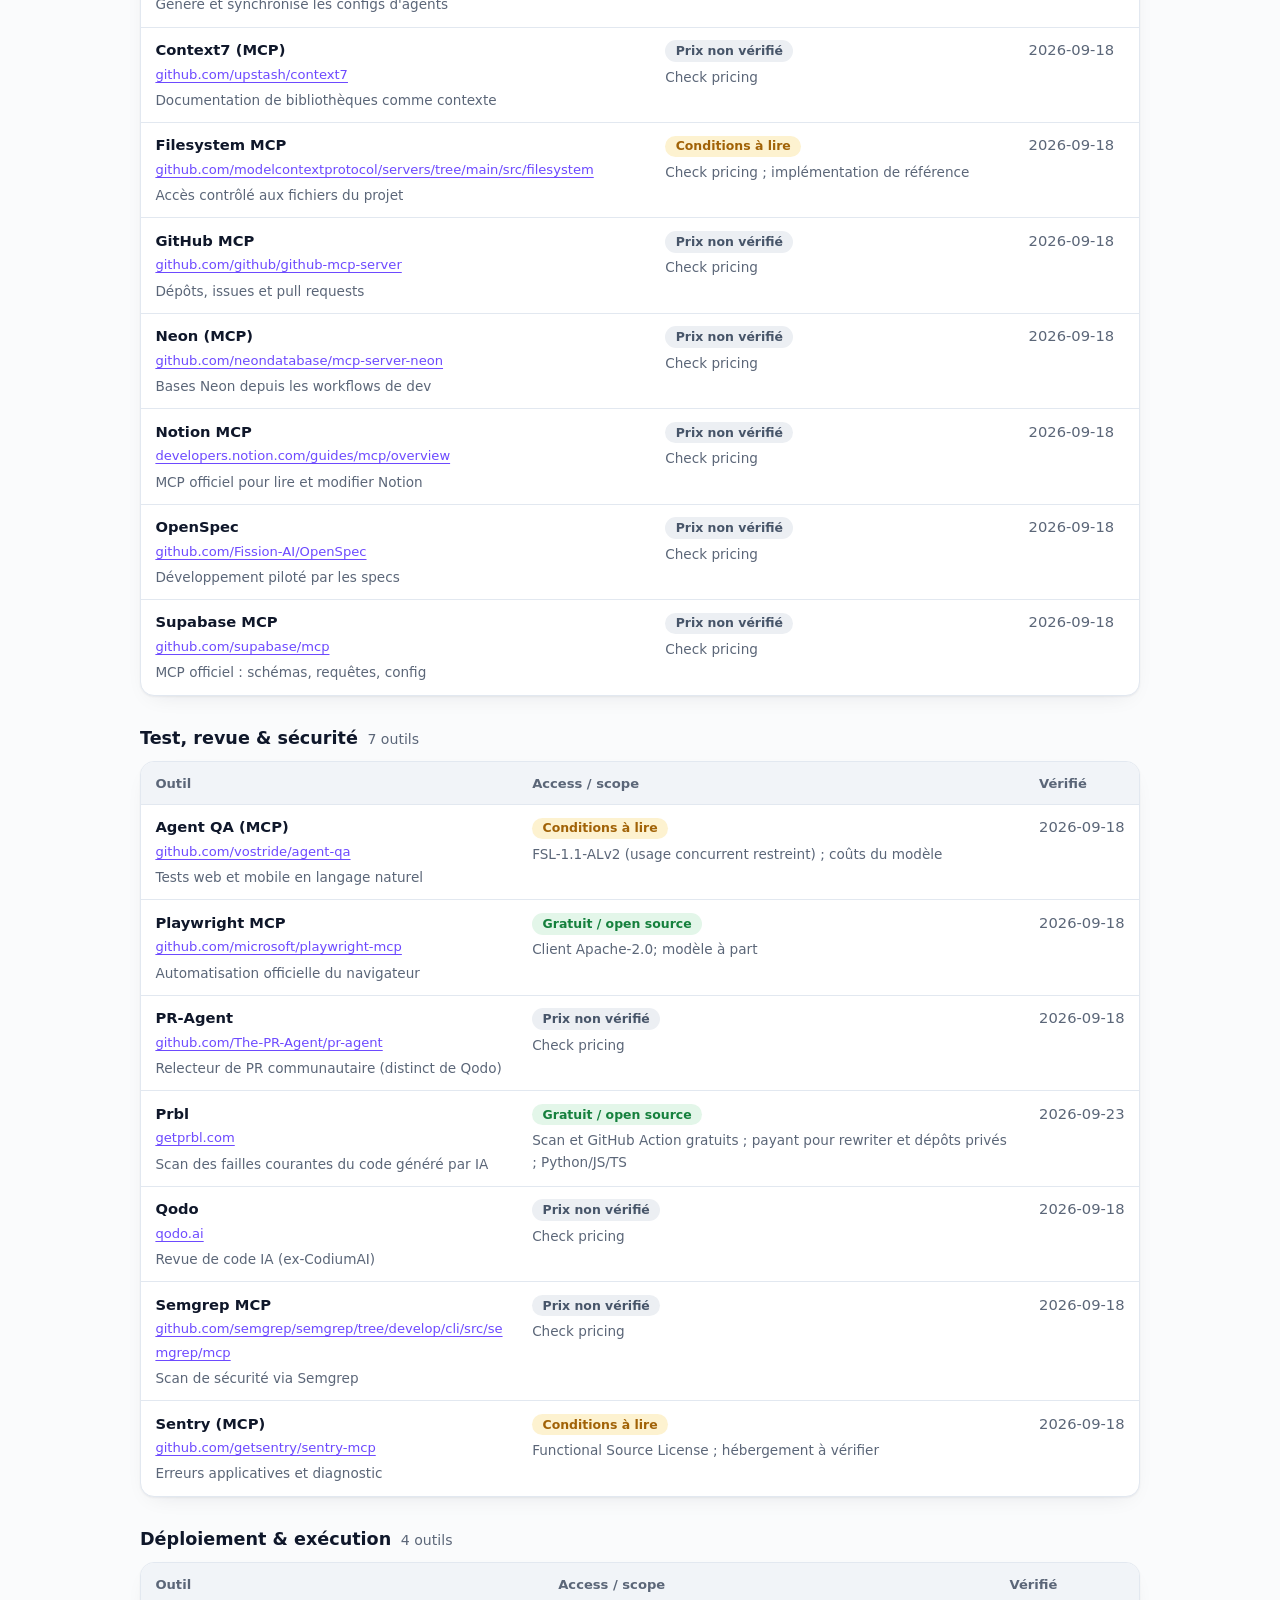
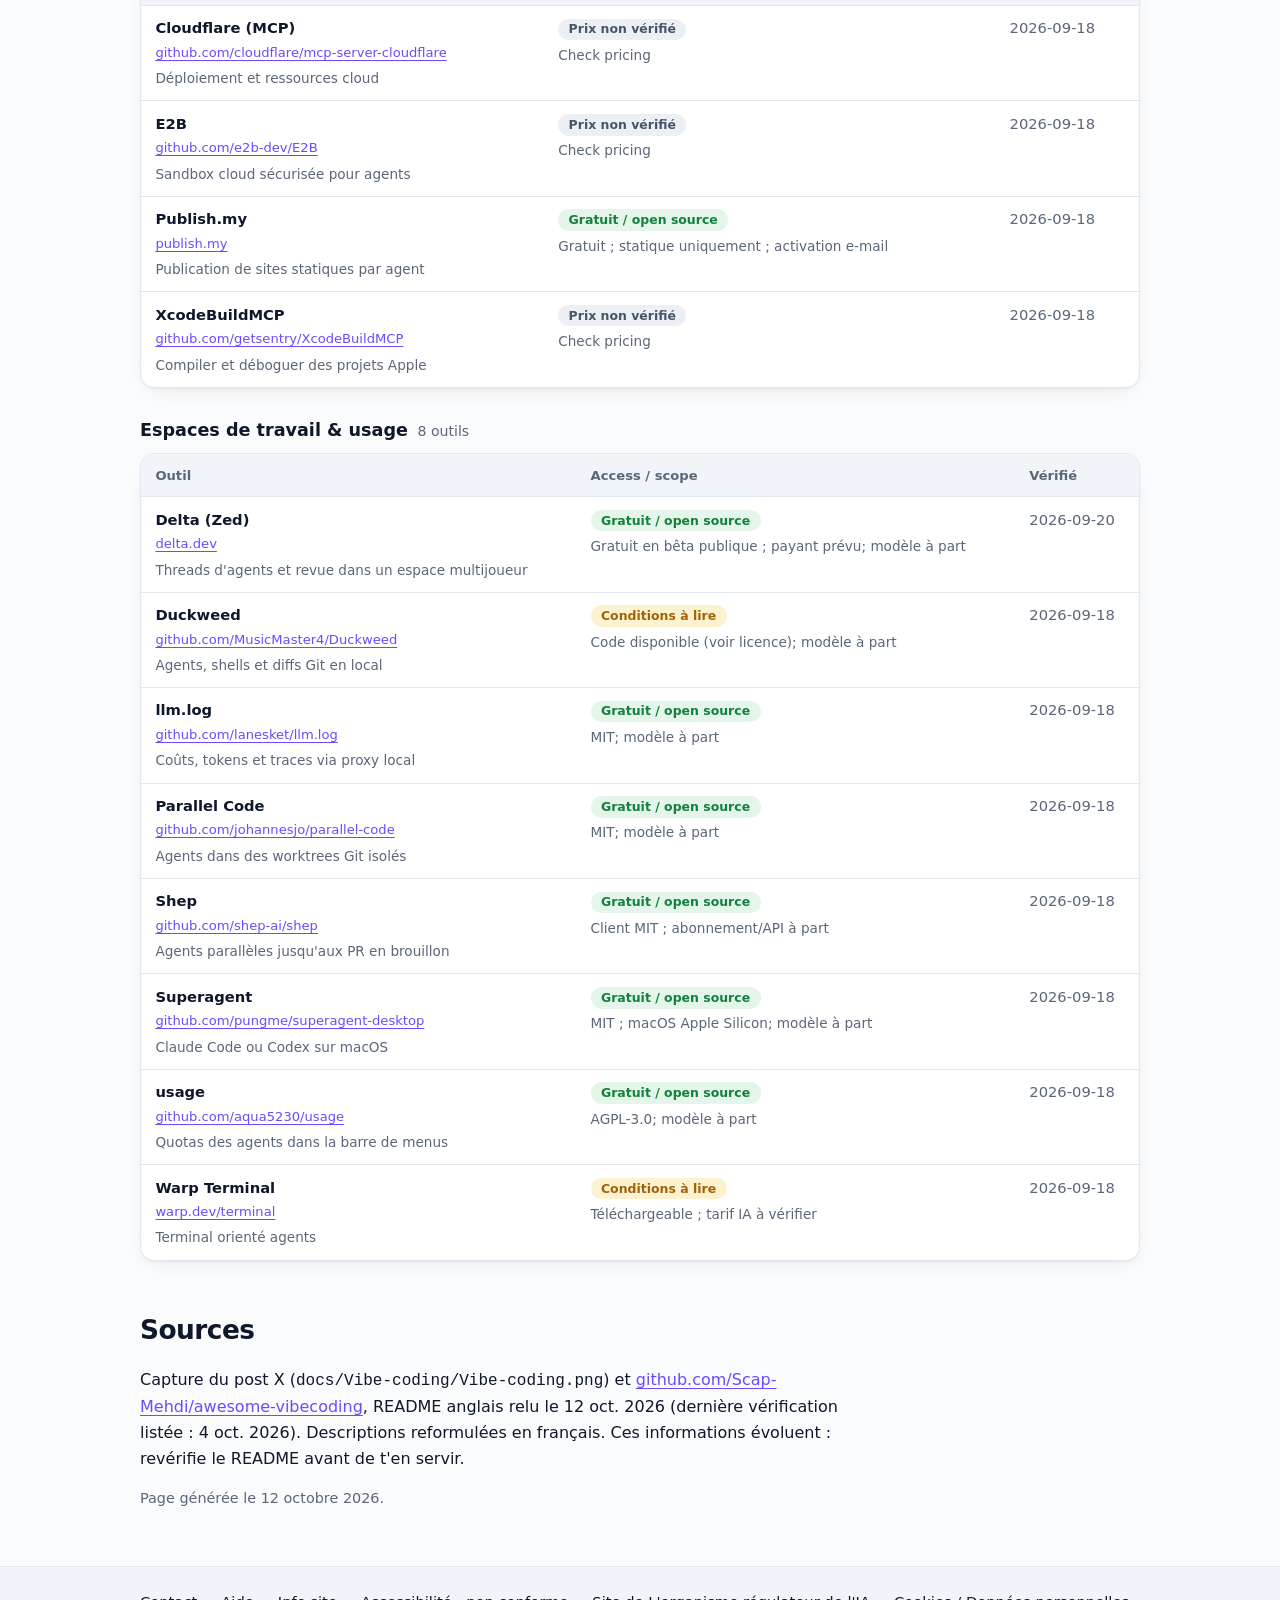
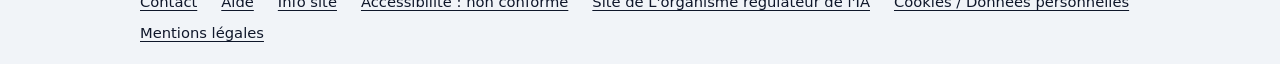
==== commit 780028f6: "Ajouter le pied de page commun et les six pages d'information - Pied de page identique (nav « Pied d" ====
--- a/outils.html
+++ b/outils.html
@@ -5,6 +5,7 @@
 <meta name="viewport" content="width=device-width, initial-scale=1">
 <title>Outils de vibe coding : deux sources comparées</title>
 <meta name="description" content="Un post X de 25 ressources face à la liste awesome-vibecoding (43 outils vérifiés et datés). Constats au 12 octobre 2026.">
+<link rel="stylesheet" href="assets/site.css">
 <style>
 :root{
   --bg:#fafbfc;--card:#fff;--soft:#f1f4f8;--fg:#0f172a;--mut:#5b6678;--line:#e2e8f0;
@@ -23,11 +24,11 @@
 a:focus-visible,input:focus-visible,button:focus-visible{outline:3px solid var(--a);outline-offset:2px;border-radius:6px}
 .wrap{max-width:1040px;margin:0 auto;padding:0 1.25rem}
 /* nav */
-nav{position:sticky;top:0;z-index:10;background:color-mix(in srgb,var(--bg) 88%,transparent);backdrop-filter:blur(10px);border-bottom:1px solid var(--line)}
-nav .wrap{display:flex;gap:.4rem;align-items:center;overflow-x:auto;padding-top:.55rem;padding-bottom:.55rem}
-nav b{margin-right:.75rem;white-space:nowrap}
-nav a{color:var(--mut);text-decoration:none;padding:.3rem .75rem;border-radius:999px;font-size:.9rem;white-space:nowrap}
-nav a:hover,nav a.on{background:var(--soft);color:var(--fg)}
+nav.top{position:sticky;top:0;z-index:10;background:color-mix(in srgb,var(--bg) 88%,transparent);backdrop-filter:blur(10px);border-bottom:1px solid var(--line)}
+nav.top .wrap{display:flex;gap:.4rem;align-items:center;overflow-x:auto;padding-top:.55rem;padding-bottom:.55rem}
+nav.top b{margin-right:.75rem;white-space:nowrap}
+nav.top a{color:var(--mut);text-decoration:none;padding:.3rem .75rem;border-radius:999px;font-size:.9rem;white-space:nowrap}
+nav.top a:hover,nav.top a.on{background:var(--soft);color:var(--fg)}
 /* hero */
 header{padding:3.5rem 0 2rem;background:
   radial-gradient(60rem 22rem at 85% -10%,color-mix(in srgb,var(--a) 14%,transparent),transparent 70%),
@@ -86,12 +87,11 @@
 details{margin:1rem 0}summary{cursor:pointer;color:var(--a);font-weight:600}
 img{max-width:100%;height:auto;border:1px solid var(--line);border-radius:14px;margin-top:.75rem}
 .empty{padding:1rem;color:var(--mut)}
-footer{margin:3.5rem 0 2rem;padding-top:1.25rem;border-top:1px solid var(--line);color:var(--mut);font-size:.88rem}
 @media(max-width:720px){.stats{grid-template-columns:1fr}.cards{grid-template-columns:1fr}.card dl{grid-template-columns:1fr}.card dt{margin-top:.4rem}}
 </style>
 </head>
 <body>
-<nav><div class="wrap"><b>Vibe coding</b><a href="#compare">Comparaison</a><a href="#a">Source A</a><a href="#b">Source B</a><a href="#sources">Sources</a></div></nav>
+<nav class="top" aria-label="Sur cette page"><div class="wrap"><b>Vibe coding</b><a href="#compare">Comparaison</a><a href="#a">Source A</a><a href="#b">Source B</a><a href="#sources">Sources</a></div></nav>
 
 <header><div class="wrap">
   <span class="date">Constats au 12 octobre 2026</span>
@@ -144,8 +144,24 @@
   <h2>Sources</h2>
   <p>Capture du post X (<code>docs/Vibe-coding/Vibe-coding.png</code>) et <a href="https://github.com/Scap-Mehdi/awesome-vibecoding">github.com/Scap-Mehdi/awesome-vibecoding</a>, README anglais relu le 12 oct. 2026 (dernière vérification listée : 4 oct. 2026). Descriptions reformulées en français. Ces informations évoluent : revérifie le README avant de t'en servir.</p>
 </section>
-<footer>Page générée le 12 octobre 2026.</footer>
+<p class="hint">Page générée le 12 octobre 2026.</p>
 </main>
+<footer class="site-footer">
+  <div class="wrap">
+    <nav aria-label="Pied de page">
+      <ul>
+        <li><a href="contact.html">Contact</a></li>
+        <li><a href="aide.html">Aide</a></li>
+        <li><a href="info-site.html">Info site</a></li>
+        <li><a href="accessibilite.html">Accessibilité : non conforme</a></li>
+        <!-- À COMPLÉTER : remplacer l'adresse ci-dessous par celle du site de l'organisme -->
+        <li><a href="https://a-completer.invalid/">Site de L'organisme régulateur de l'IA</a></li>
+        <li><a href="donnees-personnelles.html">Cookies / Données personnelles</a></li>
+        <li><a href="mentions-legales.html">Mentions légales</a></li>
+      </ul>
+    </nav>
+  </div>
+</footer>
 <noscript><p class="wrap">Les tableaux nécessitent JavaScript.</p></noscript>
 
 <script>
@@ -254,7 +270,7 @@
 }
 renderA();renderB();chips();
 document.getElementById("f").addEventListener("input",apply);
-var links=document.querySelectorAll("nav a"),secs=[].map.call(links,function(a){return document.querySelector(a.getAttribute("href"))});
+var links=document.querySelectorAll("nav.top a"),secs=[].map.call(links,function(a){return document.querySelector(a.getAttribute("href"))});
 function spy(){var y=window.scrollY+120,cur=0;secs.forEach(function(s,i){if(s.offsetTop<=y)cur=i});links.forEach(function(a,i){a.classList.toggle("on",i===cur)})}
 window.addEventListener("scroll",spy,{passive:true});spy();
 </script>
--- a/assets/site.css
+++ b/assets/site.css
@@ -0,0 +1,58 @@
+/* Feuille de style commune : pied de page, pages d'information, formulaire. */
+:root{
+  --bg:#fafbfc;--card:#fff;--soft:#f1f4f8;--fg:#0f172a;--mut:#5b6678;--line:#e2e8f0;
+  --a:#6d4aff;--btn:#5a3de0;--btnfg:#fff;
+  --ok:#15803d;--oks:#e3f6e9;--wa:#a16207;--was:#fdf2d0;--er:#b91c1c;--ers:#fdecec
+}
+@media (prefers-color-scheme:dark){:root{
+  --bg:#0b1017;--card:#121a24;--soft:#18222f;--fg:#e8edf4;--mut:#9aa7b8;--line:#243142;
+  --a:#a28bff;--btn:#a28bff;--btnfg:#0b1017;
+  --ok:#5fd68a;--oks:#0f2d1a;--wa:#f0c24b;--was:#33290c;--er:#ff8a8a;--ers:#3a1414}}
+*,*::before,*::after{box-sizing:border-box}
+.wrap{max-width:1040px;margin:0 auto;padding:0 1.25rem}
+a:focus-visible,button:focus-visible,input:focus-visible,textarea:focus-visible{outline:3px solid var(--a);outline-offset:2px;border-radius:6px}
+.skip{position:absolute;left:-999rem;top:0;background:var(--fg);color:var(--bg);padding:.6rem 1rem;z-index:20;border-radius:0 0 8px 0}
+.skip:focus{left:0}
+
+/* Pages d'information */
+body.page{margin:0;background:var(--bg);color:var(--fg);font:16px/1.6 system-ui,-apple-system,"Segoe UI",Roboto,sans-serif;display:flex;flex-direction:column;min-height:100vh;min-height:100dvh;-webkit-font-smoothing:antialiased}
+.site-header{border-bottom:1px solid var(--line)}
+.site-header .wrap{padding-top:.9rem;padding-bottom:.9rem}
+.brand{font-weight:700;color:var(--fg);text-decoration:none;letter-spacing:-.01em}
+.brand:hover{text-decoration:underline}
+body.page main{flex:1;width:100%;padding-block:2.5rem 3rem}
+body.page h1{font-size:clamp(1.8rem,4.5vw,2.4rem);line-height:1.15;letter-spacing:-.025em;margin:0 0 1rem}
+body.page h2{font-size:1.3rem;letter-spacing:-.01em;margin:2.25rem 0 .5rem}
+body.page main p,body.page main li{max-width:70ch}
+body.page main ul{padding-left:1.25rem}
+body.page main a{color:var(--a);text-underline-offset:3px}
+.updated{color:var(--mut);font-size:.9rem;margin:0 0 1.5rem}
+.todo{background:var(--was);color:var(--fg);padding:0 .3rem;border-radius:4px}
+dl.facts{display:grid;grid-template-columns:minmax(9rem,14rem) 1fr;gap:.6rem 1.25rem;margin:1rem 0;max-width:46rem}
+dl.facts dt{color:var(--mut)}
+dl.facts dd{margin:0;min-width:0;overflow-wrap:anywhere}
+
+/* Formulaire */
+.form{max-width:36rem;margin-top:1.5rem}
+.field{display:grid;gap:.35rem;margin-bottom:1.25rem}
+.field label{font-weight:600}
+.field input,.field textarea{width:100%;font:inherit;color:var(--fg);background:var(--card);border:1px solid var(--mut);border-radius:8px;padding:.65rem .8rem}
+.field textarea{min-height:9rem;resize:vertical}
+.field [aria-invalid="true"]{border:2px solid var(--er)}
+.err{color:var(--er);margin:0;font-size:.92rem}
+.btn{font:inherit;font-weight:600;background:var(--btn);color:var(--btnfg);border:0;border-radius:8px;padding:.7rem 1.4rem;cursor:pointer}
+.btn:hover{filter:brightness(1.08)}
+.btn[disabled]{opacity:.6;cursor:progress}
+.status{margin-top:1rem;padding:.75rem 1rem;border-radius:10px;border:2px solid var(--line);max-width:36rem}
+.status:empty{display:none}
+.status.ok{background:var(--oks);border-color:var(--ok)}
+.status.err{background:var(--ers);border-color:var(--er)}
+.info{color:var(--mut);font-size:.92rem;margin-top:1rem}
+
+/* Pied de page commun */
+.site-footer{border-top:1px solid var(--line);background:var(--soft);margin-top:3.5rem;padding:1.4rem 0;font-size:.92rem}
+.site-footer ul{list-style:none;margin:0;padding:0;display:flex;flex-wrap:wrap;gap:.5rem 1.5rem}
+.site-footer a{color:var(--fg);text-underline-offset:3px}
+.site-footer a:hover{color:var(--a)}
+@media(max-width:600px){dl.facts{grid-template-columns:1fr}dl.facts dt{margin-top:.5rem}}
+@media(prefers-reduced-motion:reduce){*{scroll-behavior:auto!important;transition:none!important}}
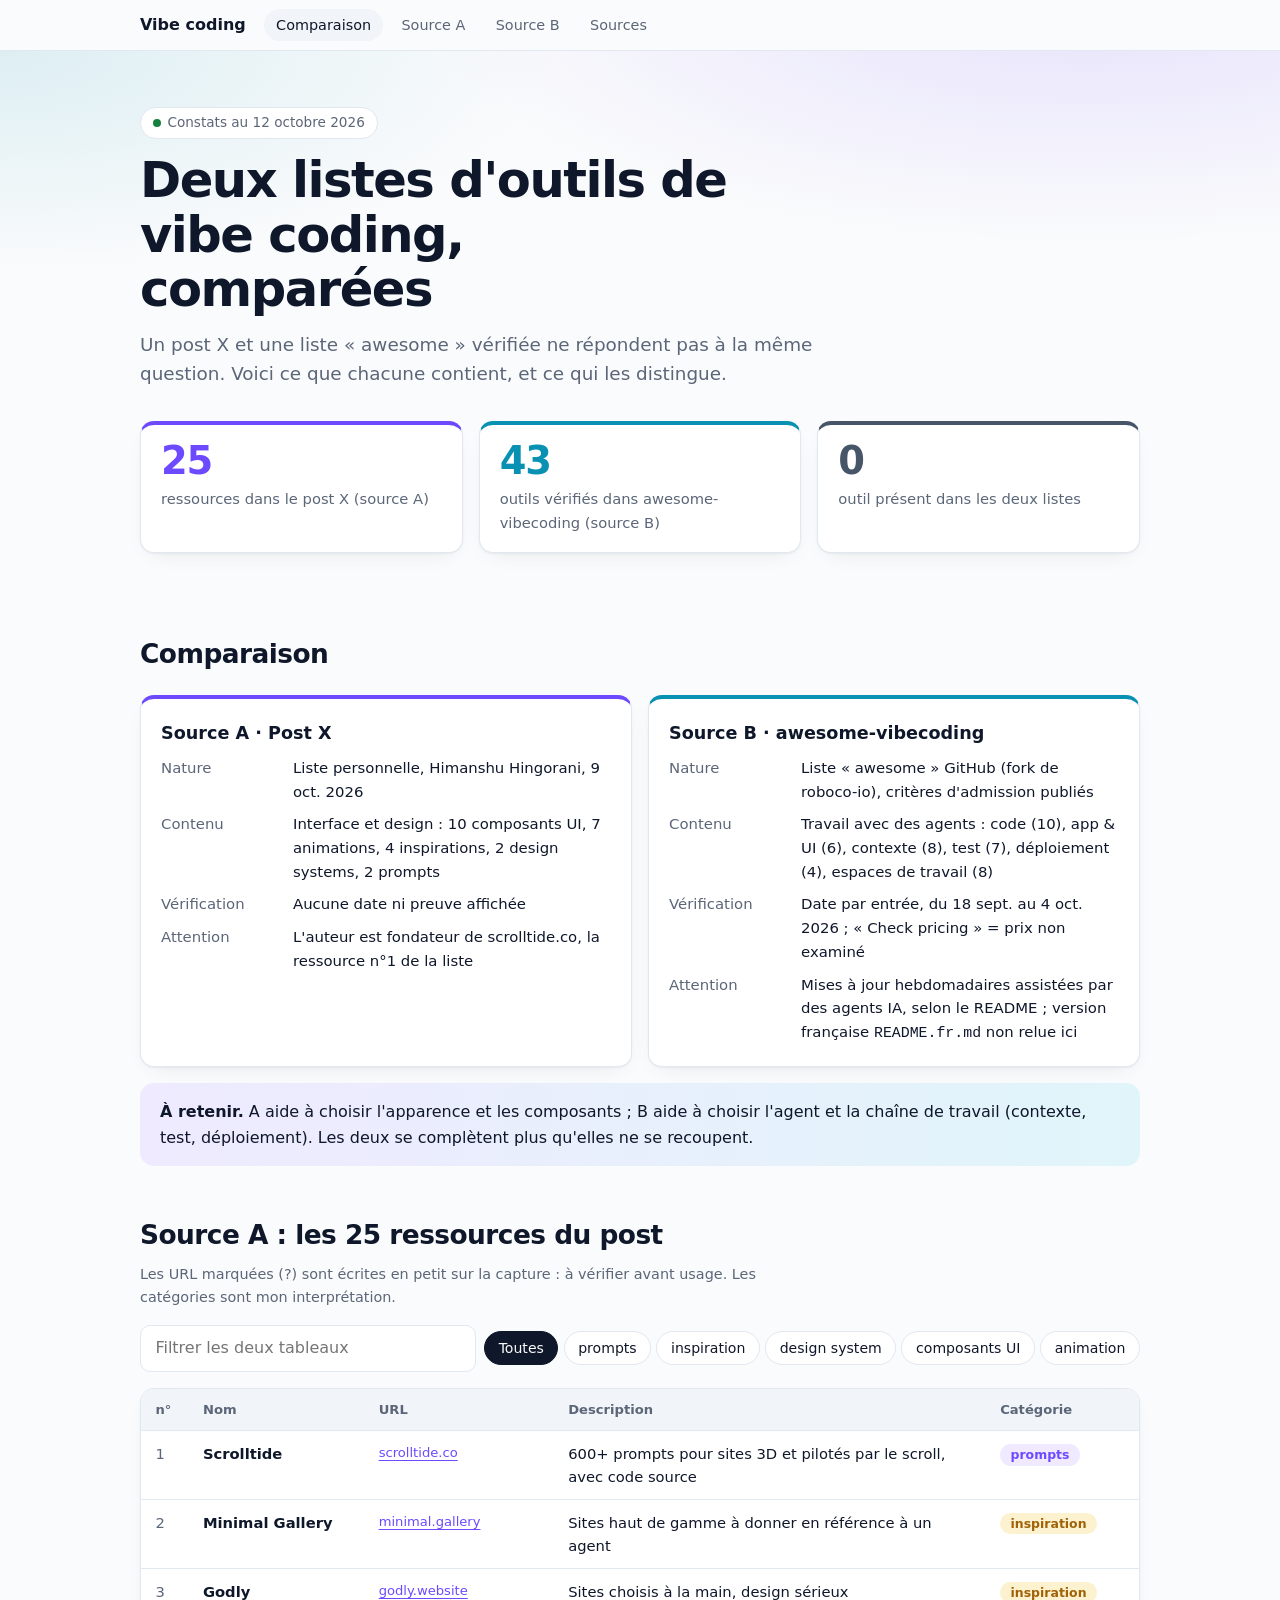
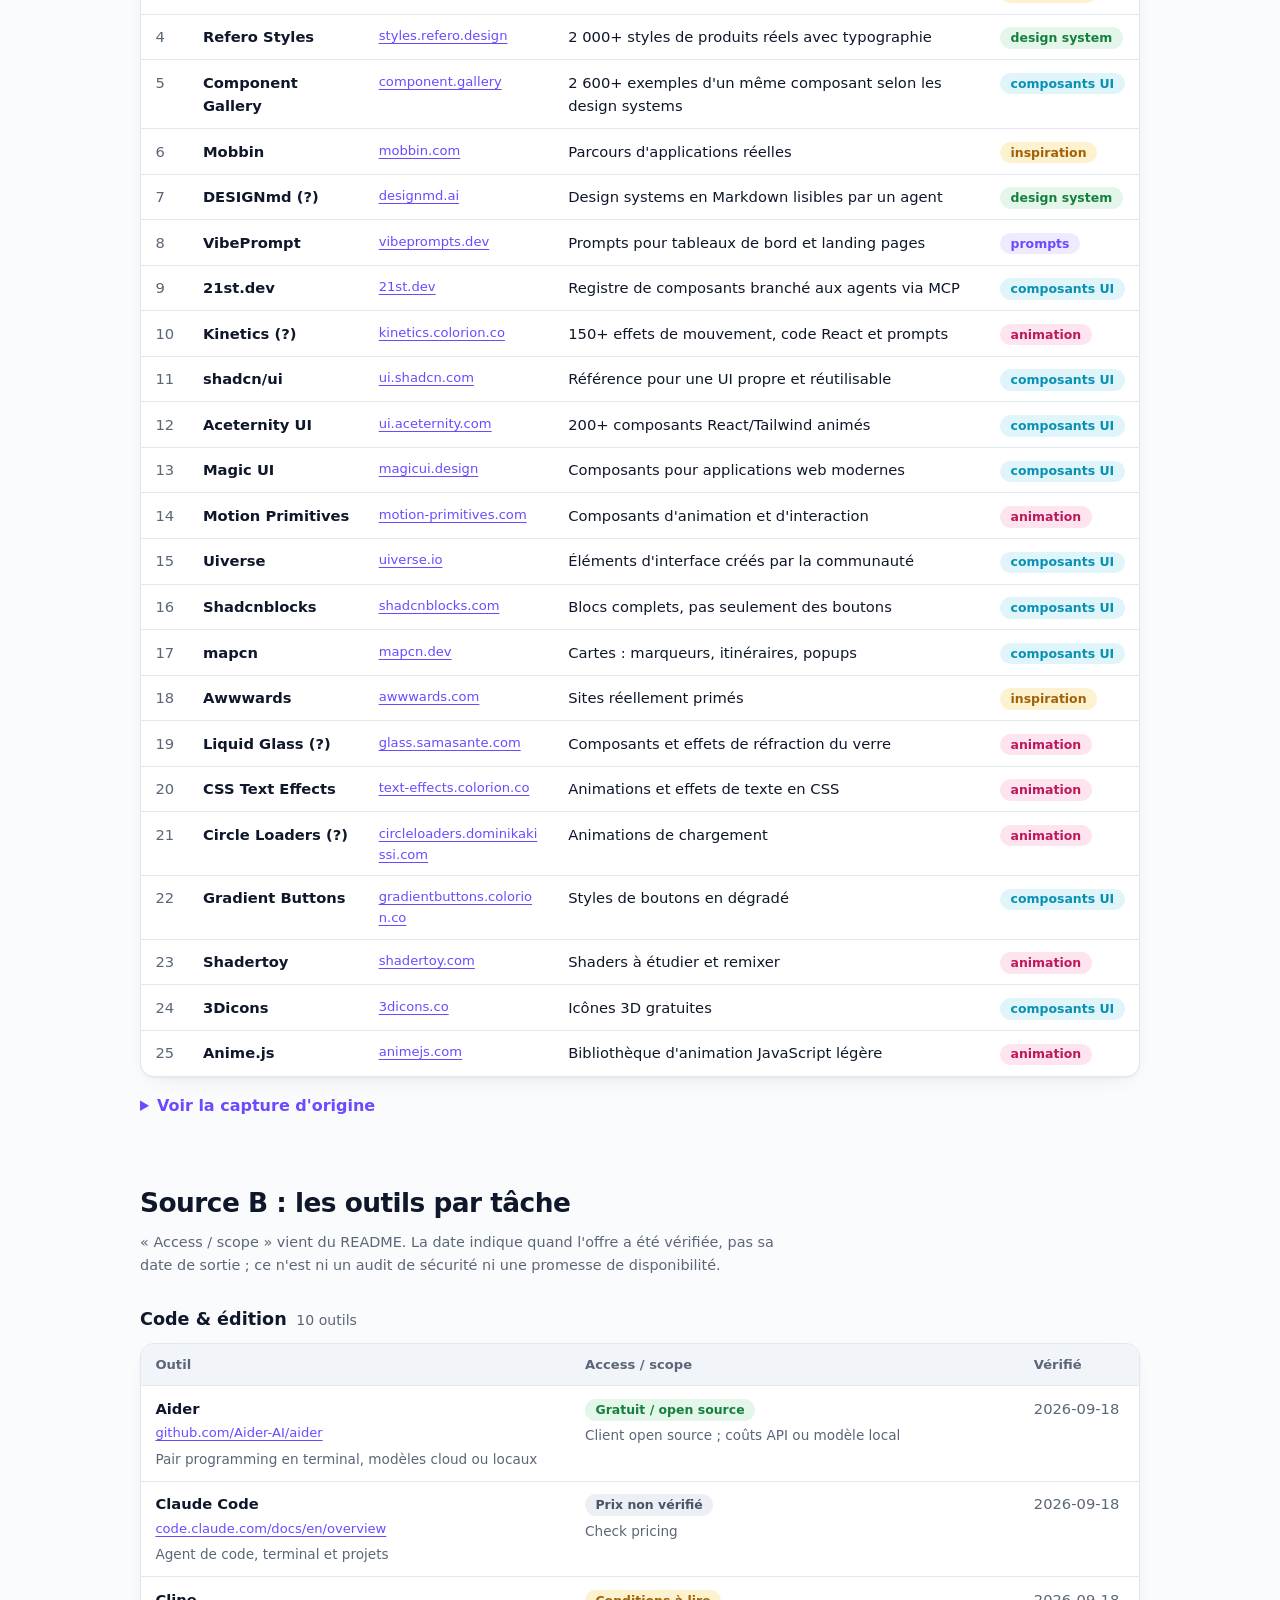
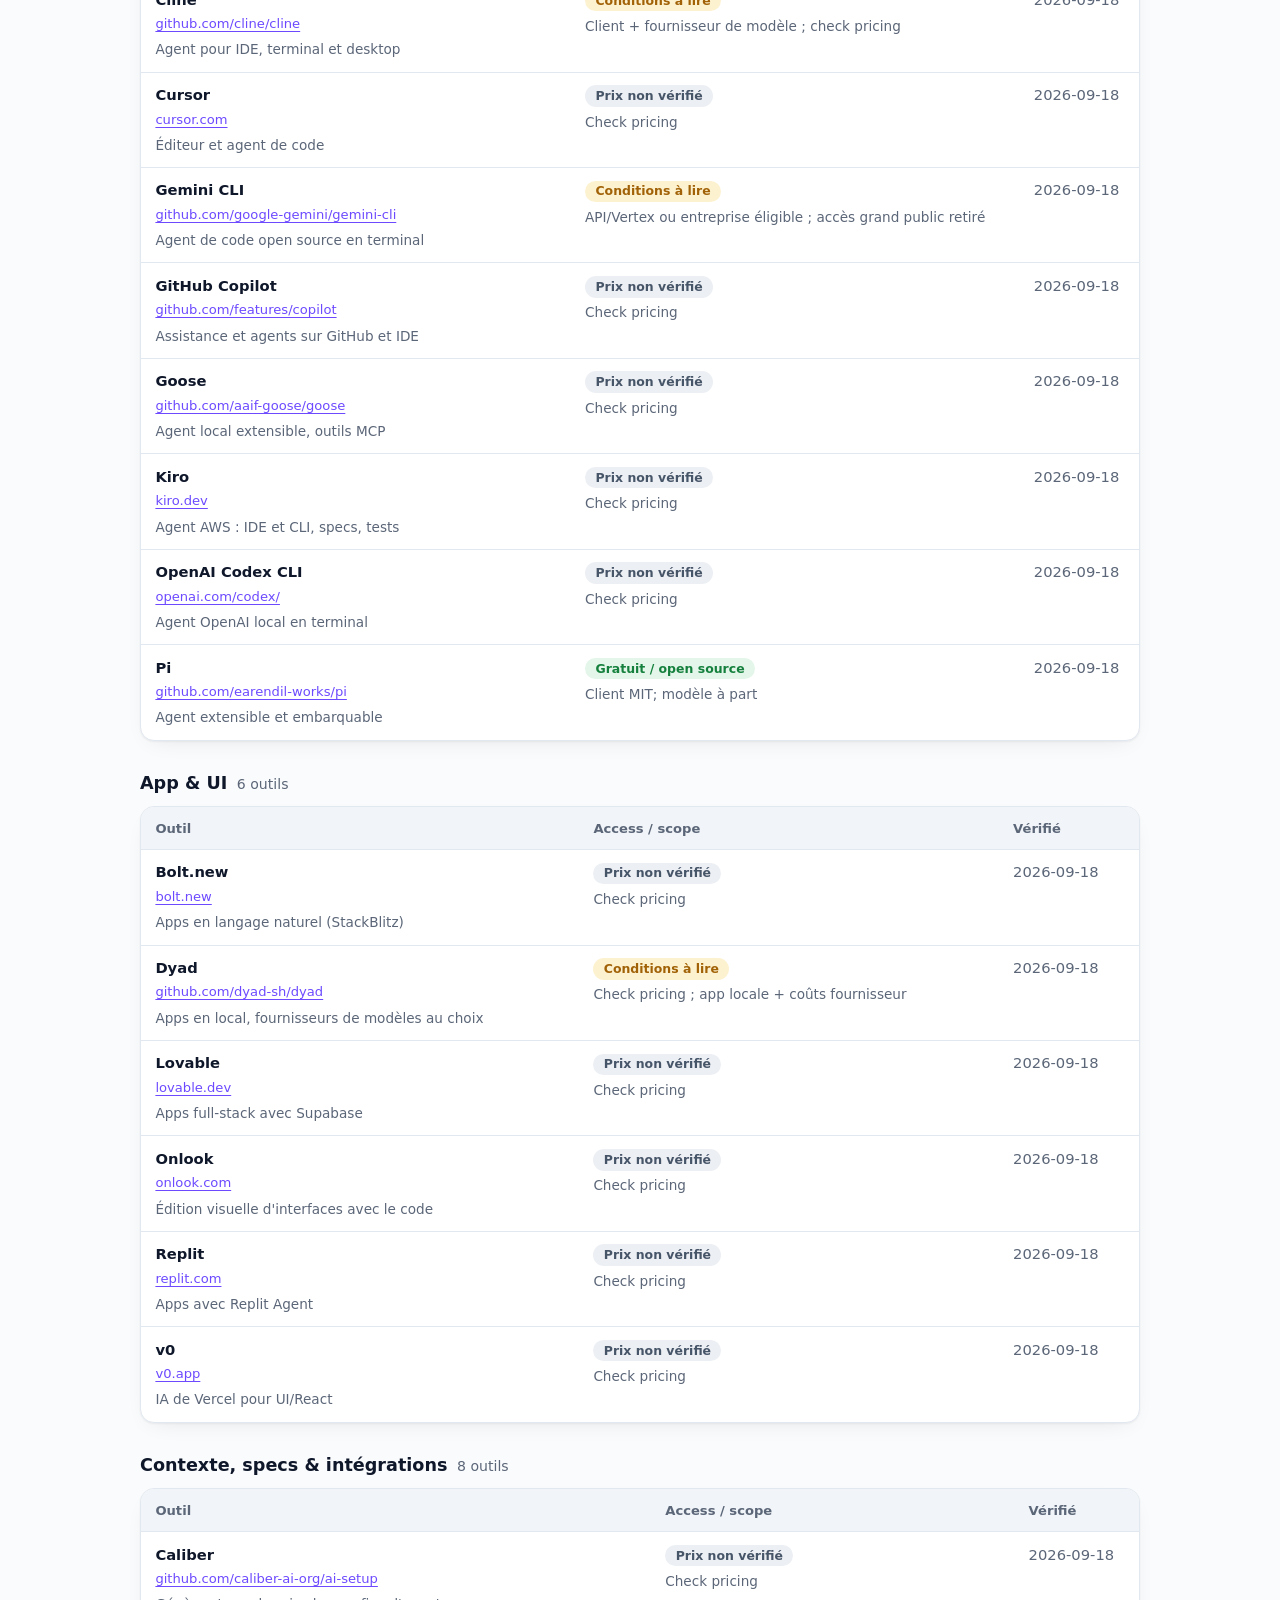
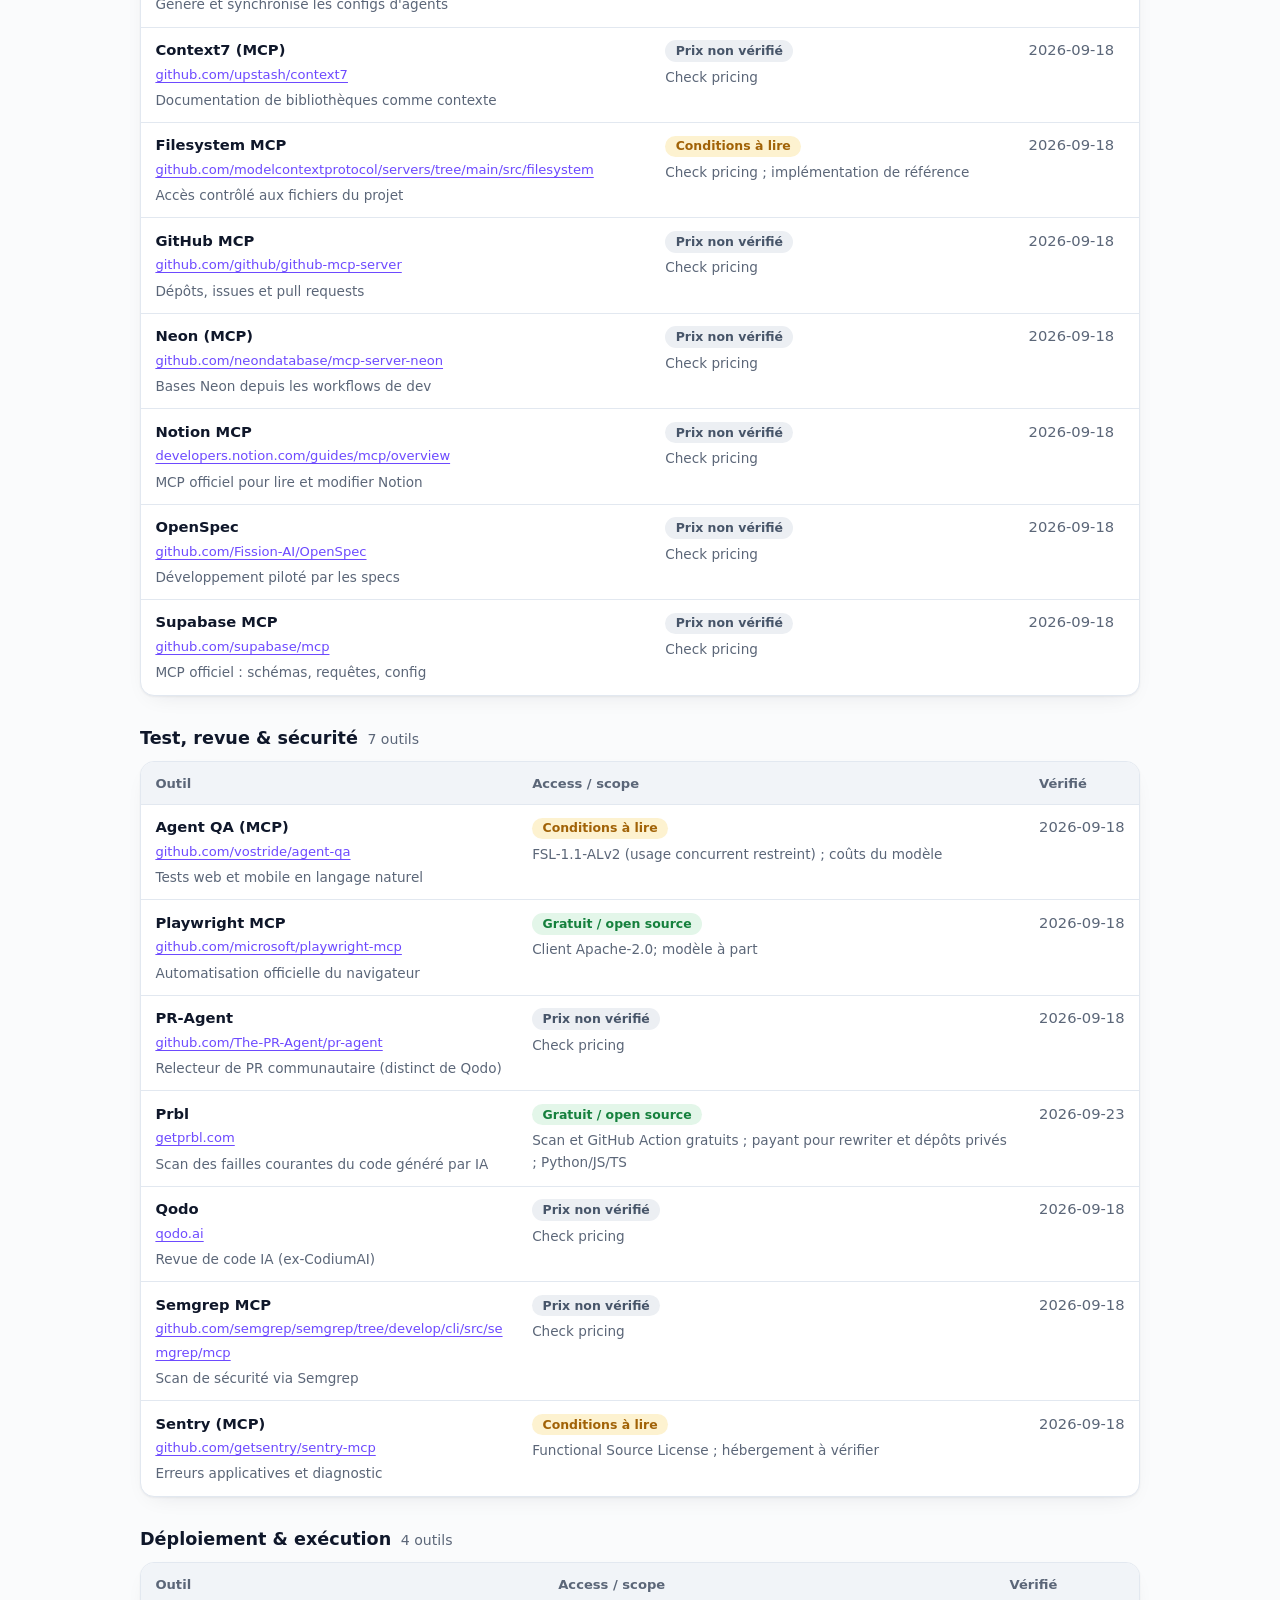
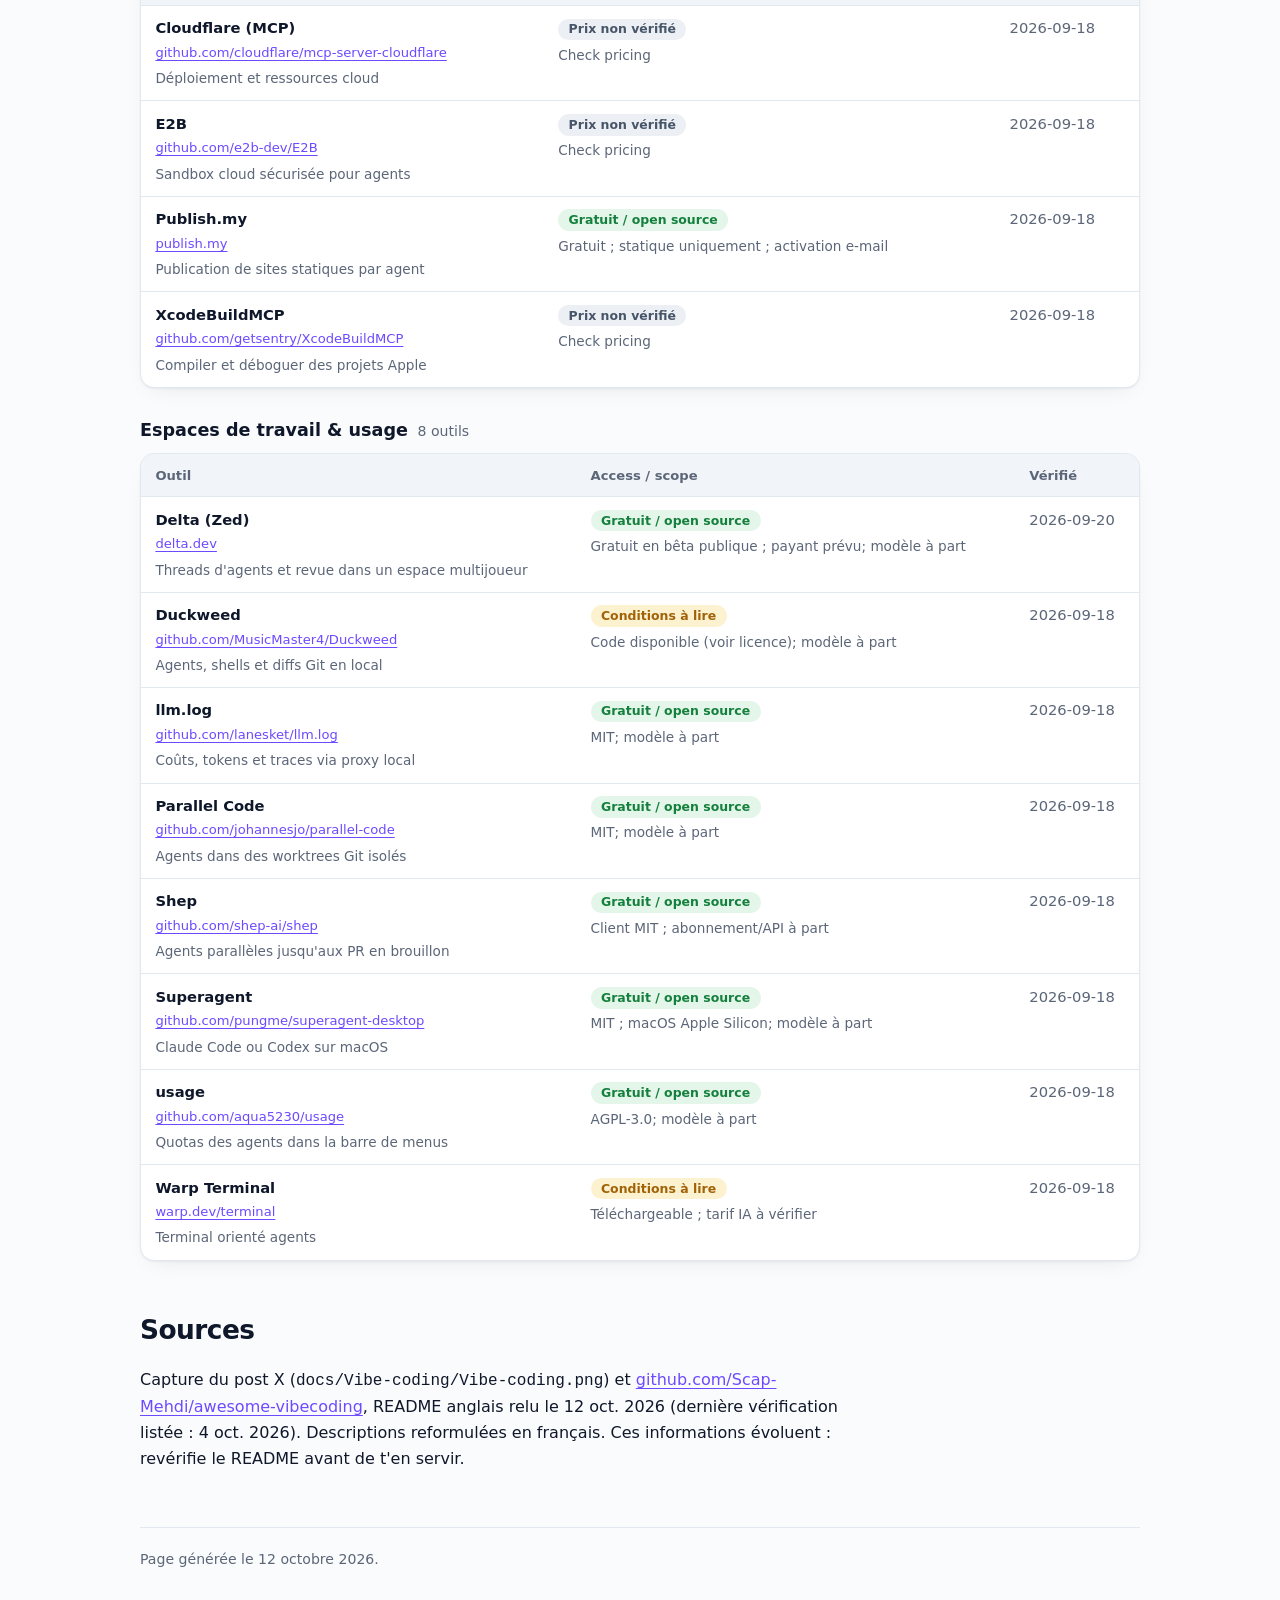
==== commit 00494aee: "Ajouter l'édition des fiches et les commentaires, enregistrés dans R2 par un Worker - outils.html : " ====
--- a/outils.html
+++ b/outils.html
@@ -5,17 +5,16 @@
 <meta name="viewport" content="width=device-width, initial-scale=1">
 <title>Outils de vibe coding : deux sources comparées</title>
 <meta name="description" content="Un post X de 25 ressources face à la liste awesome-vibecoding (43 outils vérifiés et datés). Constats au 12 octobre 2026.">
-<link rel="stylesheet" href="assets/site.css">
 <style>
 :root{
   --bg:#fafbfc;--card:#fff;--soft:#f1f4f8;--fg:#0f172a;--mut:#5b6678;--line:#e2e8f0;
   --a:#6d4aff;--as:#efeaff;--b:#0891b2;--bs:#e0f5fa;--ok:#15803d;--oks:#e3f6e9;--wa:#a16207;--was:#fdf2d0;--ne:#475569;--nes:#eceff3;
-  --sh:0 1px 2px rgba(15,23,42,.05),0 8px 24px -12px rgba(15,23,42,.12)
+  --er:#b91c1c;--sh:0 1px 2px rgba(15,23,42,.05),0 8px 24px -12px rgba(15,23,42,.12)
 }
 @media (prefers-color-scheme:dark){:root{
   --bg:#0b1017;--card:#121a24;--soft:#18222f;--fg:#e8edf4;--mut:#9aa7b8;--line:#243142;
   --a:#a28bff;--as:#241d4a;--b:#3cc4de;--bs:#0d2e38;--ok:#5fd68a;--oks:#0f2d1a;--wa:#f0c24b;--was:#33290c;--ne:#b4bfce;--nes:#1d2735;
-  --sh:none}}
+  --er:#ff8a8a;--sh:none}}
 *{box-sizing:border-box}
 html{scroll-behavior:smooth;scroll-padding-top:5rem}
 @media (prefers-reduced-motion:reduce){html{scroll-behavior:auto}}
@@ -24,11 +23,11 @@
 a:focus-visible,input:focus-visible,button:focus-visible{outline:3px solid var(--a);outline-offset:2px;border-radius:6px}
 .wrap{max-width:1040px;margin:0 auto;padding:0 1.25rem}
 /* nav */
-nav.top{position:sticky;top:0;z-index:10;background:color-mix(in srgb,var(--bg) 88%,transparent);backdrop-filter:blur(10px);border-bottom:1px solid var(--line)}
-nav.top .wrap{display:flex;gap:.4rem;align-items:center;overflow-x:auto;padding-top:.55rem;padding-bottom:.55rem}
-nav.top b{margin-right:.75rem;white-space:nowrap}
-nav.top a{color:var(--mut);text-decoration:none;padding:.3rem .75rem;border-radius:999px;font-size:.9rem;white-space:nowrap}
-nav.top a:hover,nav.top a.on{background:var(--soft);color:var(--fg)}
+nav{position:sticky;top:0;z-index:10;background:color-mix(in srgb,var(--bg) 88%,transparent);backdrop-filter:blur(10px);border-bottom:1px solid var(--line)}
+nav .wrap{display:flex;gap:.4rem;align-items:center;overflow-x:auto;padding-top:.55rem;padding-bottom:.55rem}
+nav b{margin-right:.75rem;white-space:nowrap}
+nav a{color:var(--mut);text-decoration:none;padding:.3rem .75rem;border-radius:999px;font-size:.9rem;white-space:nowrap}
+nav a:hover,nav a.on{background:var(--soft);color:var(--fg)}
 /* hero */
 header{padding:3.5rem 0 2rem;background:
   radial-gradient(60rem 22rem at 85% -10%,color-mix(in srgb,var(--a) 14%,transparent),transparent 70%),
@@ -87,11 +86,30 @@
 details{margin:1rem 0}summary{cursor:pointer;color:var(--a);font-weight:600}
 img{max-width:100%;height:auto;border:1px solid var(--line);border-radius:14px;margin-top:.75rem}
 .empty{padding:1rem;color:var(--mut)}
+footer{margin:3.5rem 0 2rem;padding-top:1.25rem;border-top:1px solid var(--line);color:var(--mut);font-size:.88rem}
 @media(max-width:720px){.stats{grid-template-columns:1fr}.cards{grid-template-columns:1fr}.card dl{grid-template-columns:1fr}.card dt{margin-top:.4rem}}
+/* Édition et commentaires */
+.ed{margin:.6rem 0 0}.ed summary{font-size:.88rem}
+.edwrap{margin-top:.6rem;padding:.9rem;background:var(--soft);border:1px solid var(--line);border-radius:10px;display:grid;gap:1.1rem;min-width:min(100%,16rem);font-weight:400;color:var(--fg)}
+.edwrap h4{margin:0 0 .5rem;font-size:.95rem}
+.edwrap .grid{display:grid;grid-template-columns:repeat(auto-fit,minmax(min(100%,12rem),1fr));gap:.7rem}
+.fld{display:grid;gap:.25rem;align-content:start;min-width:0;margin-bottom:.1rem}.fld label{font-size:.82rem;font-weight:600}
+.fld input,.fld select,.fld textarea{width:100%;font:inherit;font-size:.92rem;color:var(--fg);background:var(--card);border:1px solid var(--mut);border-radius:8px;padding:.45rem .6rem}
+.acts{display:flex;gap:.6rem;align-items:center;flex-wrap:wrap;margin-top:.7rem}
+.btn{font:inherit;font-size:.9rem;font-weight:600;background:var(--fg);color:var(--bg);border:0;border-radius:8px;padding:.45rem .9rem;cursor:pointer}
+.btn.ghost{background:none;color:var(--fg);border:1px solid var(--mut)}
+.btn[disabled]{opacity:.55;cursor:progress}
+.msg{font-size:.88rem}.msg.bad,.hint.bad{color:var(--er)}
+.cl{list-style:none;margin:0 0 .8rem;padding:0;display:grid;gap:.6rem}
+.cl li{background:var(--card);border:1px solid var(--line);border-radius:8px;padding:.5rem .7rem}
+.cl li p{margin:.2rem 0 0;white-space:pre-wrap;overflow-wrap:anywhere;max-width:none}
+.cl time{color:var(--mut);font-size:.8rem;margin-left:.5rem}
+.cl .none{color:var(--mut);background:none;border-style:dashed}
+tr.mod .name::after{content:" (modifié)";color:var(--mut);font-weight:400;font-size:.8rem}
 </style>
 </head>
 <body>
-<nav class="top" aria-label="Sur cette page"><div class="wrap"><b>Vibe coding</b><a href="#compare">Comparaison</a><a href="#a">Source A</a><a href="#b">Source B</a><a href="#sources">Sources</a></div></nav>
+<nav><div class="wrap"><b>Vibe coding</b><a href="#compare">Comparaison</a><a href="#a">Source A</a><a href="#b">Source B</a><a href="#sources">Sources</a></div></nav>
 
 <header><div class="wrap">
   <span class="date">Constats au 12 octobre 2026</span>
@@ -129,6 +147,7 @@
 <section id="a">
   <h2>Source A : les 25 ressources du post</h2>
   <p class="hint">Les URL marquées (?) sont écrites en petit sur la capture : à vérifier avant usage. Les catégories sont mon interprétation.</p>
+  <p id="apistate" class="hint" role="status"></p>
   <div class="bar"><input type="search" id="f" placeholder="Filtrer les deux tableaux" aria-label="Filtrer les deux tableaux"><span id="chips"></span></div>
   <div class="tw"><table><thead><tr><th>n°</th><th>Nom</th><th>URL</th><th>Description</th><th>Catégorie</th></tr></thead><tbody id="ta"></tbody></table></div>
   <details><summary>Voir la capture d'origine</summary><img src="docs/Vibe-coding/Vibe-coding.png" alt="Capture du post X de Himanshu Hingorani du 9 octobre 2026" loading="lazy"></details>
@@ -144,24 +163,8 @@
   <h2>Sources</h2>
   <p>Capture du post X (<code>docs/Vibe-coding/Vibe-coding.png</code>) et <a href="https://github.com/Scap-Mehdi/awesome-vibecoding">github.com/Scap-Mehdi/awesome-vibecoding</a>, README anglais relu le 12 oct. 2026 (dernière vérification listée : 4 oct. 2026). Descriptions reformulées en français. Ces informations évoluent : revérifie le README avant de t'en servir.</p>
 </section>
-<p class="hint">Page générée le 12 octobre 2026.</p>
+<footer>Page générée le 12 octobre 2026.</footer>
 </main>
-<footer class="site-footer">
-  <div class="wrap">
-    <nav aria-label="Pied de page">
-      <ul>
-        <li><a href="contact.html">Contact</a></li>
-        <li><a href="aide.html">Aide</a></li>
-        <li><a href="info-site.html">Info site</a></li>
-        <li><a href="accessibilite.html">Accessibilité : non conforme</a></li>
-        <!-- À COMPLÉTER : remplacer l'adresse ci-dessous par celle du site de l'organisme -->
-        <li><a href="https://a-completer.invalid/">Site de L'organisme régulateur de l'IA</a></li>
-        <li><a href="donnees-personnelles.html">Cookies / Données personnelles</a></li>
-        <li><a href="mentions-legales.html">Mentions légales</a></li>
-      </ul>
-    </nav>
-  </div>
-</footer>
 <noscript><p class="wrap">Les tableaux nécessitent JavaScript.</p></noscript>
 
 <script>
@@ -246,14 +249,28 @@
 function e(t){return String(t).replace(/&/g,"&amp;").replace(/</g,"&lt;").replace(/"/g,"&quot;")}
 function lk(u){return '<a href="https://'+e(u)+'" rel="noopener">'+e(u)+'</a>'}
 function kind(t){return /^Check pricing$/.test(t)?["k-ne","Prix non vérifié"]:/MIT|Apache|AGPL|open source|Gratuit|gratuits/i.test(t)?["k-ok","Gratuit / open source"]:["k-wa","Conditions à lire"]}
-var active="";
+var API="";/* À COMPLÉTER : adresse publique du Worker, par exemple https://outils-api.mon-compte.workers.dev. Vide = page en lecture seule, comme avant. */
+var active="",online=false,locked=false,editKey="",edited={},comments={},note={};
+/* Fiches d'origine (tableaux A et B ci-dessus) et identifiants fixes : a-0… pour la source A, b-0… pour la source B, dans l'ordre actuel. */
+var seed={},tools={},aIds=[],bIds=[];
+A.forEach(function(r,i){var id="a-"+i;aIds.push(id);seed[id]={name:r[0],url:r[1],desc:r[2],cat:r[3]}});
+B.forEach(function(g){g[1].forEach(function(r){var id="b-"+bIds.length;bIds.push(id);seed[id]={name:r[0],url:r[1],desc:r[2],access:r[3],date:r[4],group:g[0]}})});
+var GROUPS=B.map(function(g){return g[0]});
+var LIM={name:120,url:200,desc:600,access:300,author:40,text:1000};
+function reset(id){tools[id]=Object.assign({},seed[id])}
+Object.keys(seed).forEach(reset);
+function cm(id){return comments[id]||[]}
+function search(id,extra){var t=tools[id];return [extra,t.name,t.url,t.desc,t.cat,t.access,t.date,t.group,t.access?kind(t.access)[1]:""].concat(cm(id).map(function(c){return c.author+" "+c.text})).join(" ").toLowerCase()}
+function panel(id){return online?'<details class="ed" data-id="'+id+'"><summary>Modifier · Commentaires ('+cm(id).length+')</summary><div class="edwrap"></div></details>':""}
+function rowA(id,i){var t=tools[id];return '<tr data-id="'+id+'" data-cat="'+e(t.cat)+'" data-q="'+e(search(id,String(i+1)))+'"'+(edited[id]?' class="mod"':'')+'><td class="n">'+(i+1)+'</td><td class="name">'+e(t.name)+'</td><td class="u">'+lk(t.url)+'</td><td>'+e(t.desc)+panel(id)+'</td><td><span class="pill '+(CL[t.cat]||"")+'">'+e(t.cat)+'</span></td></tr>'}
+function rowB(id){var t=tools[id],k=kind(t.access);return '<tr data-id="'+id+'" data-q="'+e(search(id,""))+'"'+(edited[id]?' class="mod"':'')+'><td><span class="name">'+e(t.name)+'</span><br><span class="u">'+lk(t.url)+'</span><span class="acc">'+e(t.desc)+'</span>'+panel(id)+'</td><td><span class="pill '+k[0]+'">'+k[1]+'</span><span class="acc">'+e(t.access)+'</span></td><td class="d">'+e(t.date)+'</td></tr>'}
 function renderA(){
-  document.getElementById("ta").innerHTML=A.map(function(r,i){return '<tr data-cat="'+e(r[3])+'"><td class="n">'+(i+1)+'</td><td class="name">'+e(r[0])+'</td><td class="u">'+lk(r[1])+'</td><td>'+e(r[2])+'</td><td><span class="pill '+CL[r[3]]+'">'+e(r[3])+'</span></td></tr>'}).join("");
+  document.getElementById("ta").innerHTML=aIds.map(function(id,i){return rowA(id,i)}).join("");
 }
 function renderB(){
-  document.getElementById("tb").innerHTML=B.map(function(g){
-    return '<div class="grp"><header><h3>'+e(g[0])+'</h3><span class="cnt">'+g[1].length+' outils</span></header><div class="tw"><table><thead><tr><th>Outil</th><th>Access / scope</th><th>Vérifié</th></tr></thead><tbody>'+
-    g[1].map(function(r){var k=kind(r[3]);return '<tr><td><span class="name">'+e(r[0])+'</span><br><span class="u">'+lk(r[1])+'</span><span class="acc">'+e(r[2])+'</span></td><td><span class="pill '+k[0]+'">'+k[1]+'</span><span class="acc">'+e(r[3])+'</span></td><td class="d">'+r[4]+'</td></tr>'}).join("")+'</tbody></table></div></div>'}).join("");
+  document.getElementById("tb").innerHTML=GROUPS.map(function(g){var ids=bIds.filter(function(id){return tools[id].group===g});if(!ids.length)return "";
+    return '<div class="grp"><header><h3>'+e(g)+'</h3><span class="cnt">'+ids.length+' outils</span></header><div class="tw"><table><thead><tr><th>Outil</th><th>Access / scope</th><th>Vérifié</th></tr></thead><tbody>'+
+    ids.map(function(id){return rowB(id)}).join("")+'</tbody></table></div></div>'}).join("");
 }
 function chips(){
   var cats=["Toutes"].concat(Object.keys(CL));
@@ -264,13 +281,85 @@
 }
 function apply(){
   var q=document.getElementById("f").value.toLowerCase();
-  document.querySelectorAll("#ta tr").forEach(function(tr){tr.hidden=(active&&tr.dataset.cat!==active)||(q&&tr.textContent.toLowerCase().indexOf(q)<0)});
-  document.querySelectorAll("#tb tbody tr").forEach(function(tr){tr.hidden=!!q&&tr.textContent.toLowerCase().indexOf(q)<0});
+  document.querySelectorAll("#ta tr").forEach(function(tr){tr.hidden=(active&&tr.dataset.cat!==active)||(q&&tr.dataset.q.indexOf(q)<0)});
+  document.querySelectorAll("#tb tbody tr").forEach(function(tr){tr.hidden=!!q&&tr.dataset.q.indexOf(q)<0});
   document.querySelectorAll("#tb .grp").forEach(function(g){g.hidden=!g.querySelector("tbody tr:not([hidden])")});
+}
+/* ---- Édition et commentaires (actifs seulement si le Worker répond) ---- */
+function api(method,path,body,key){
+  var h={Accept:"application/json"};if(body)h["Content-Type"]="application/json";if(key)h["X-Edit-Key"]=key;
+  var c=new AbortController(),t=setTimeout(function(){c.abort()},15000);
+  return fetch(API+path,{method:method,headers:h,body:body?JSON.stringify(body):undefined,credentials:"omit",signal:c.signal}).then(function(r){
+    clearTimeout(t);
+    return r.json().catch(function(){return {}}).then(function(d){if(!r.ok){var er=new Error(d.error||("Erreur "+r.status));er.status=r.status;throw er}return d})
+  },function(er){clearTimeout(t);throw new Error(er&&er.name==="AbortError"?"Le serveur n'a pas répondu à temps.":"Impossible de joindre le serveur.")})
+}
+function fld(id,k,label,v,o){o=o||{};var i="f-"+id+"-"+k,h='<div class="fld"><label for="'+i+'">'+label+'</label>';
+  if(o.sel)h+='<select id="'+i+'" name="'+k+'">'+o.sel.map(function(x){return '<option'+(x===v?" selected":"")+'>'+e(x)+'</option>'}).join("")+'</select>';
+  else if(o.area)h+='<textarea id="'+i+'" name="'+k+'" rows="3" maxlength="'+o.max+'" required>'+e(v)+'</textarea>';
+  else h+='<input id="'+i+'" name="'+k+'" type="'+(o.type||"text")+'" value="'+e(v)+'"'+(o.max?' maxlength="'+o.max+'"':"")+' required>';
+  return h+'</div>'}
+function editForm(id){var t=tools[id],a=id[0]==="a",h='<form class="edit" data-id="'+id+'"><h4>Modifier la fiche</h4><div class="grid">';
+  h+=fld(id,"name","Nom",t.name,{max:LIM.name})+fld(id,"url","URL (sans https://)",t.url,{max:LIM.url})+fld(id,"desc",a?"Description":"Usage",t.desc,{area:1,max:LIM.desc});
+  if(a)h+=fld(id,"cat","Catégorie",t.cat,{sel:Object.keys(CL)});
+  else h+=fld(id,"access","Access / scope",t.access,{max:LIM.access})+fld(id,"date","Vérifié le",t.date,{type:"date"})+fld(id,"group","Groupe (tâche)",t.group,{sel:GROUPS});
+  h+='</div>';
+  if(locked)h+='<div class="fld"><label for="f-'+id+'-key">Mot de passe d’édition</label><input id="f-'+id+'-key" name="key" type="password" autocomplete="off" value="'+e(editKey)+'"></div>';
+  return h+'<div class="acts"><button type="submit" class="btn">Enregistrer</button><button type="button" class="btn ghost" data-reset>Rétablir l’original</button><span class="msg" role="status"></span></div></form>'}
+function fmt(s){try{return new Date(s).toLocaleString("fr-FR",{dateStyle:"short",timeStyle:"short"})}catch(x){return s}}
+function commentsHtml(id){var l=cm(id);return l.length?l.map(function(c){return '<li><strong>'+e(c.author)+'</strong><time datetime="'+e(c.at)+'">'+e(fmt(c.at))+'</time><p>'+e(c.text)+'</p></li>'}).join(""):'<li class="none">Aucun commentaire pour le moment.</li>'}
+function commentForm(id){return '<form class="addc" data-id="'+id+'"><div class="fld"><label for="c-'+id+'-a">Pseudo (facultatif)</label><input id="c-'+id+'-a" name="author" maxlength="'+LIM.author+'" autocomplete="nickname"></div><div class="fld"><label for="c-'+id+'-t">Votre commentaire</label><textarea id="c-'+id+'-t" name="text" rows="3" maxlength="'+LIM.text+'" required></textarea></div><div class="acts"><button type="submit" class="btn">Ajouter le commentaire</button><span class="msg" role="status"></span></div></form>'}
+function fill(d){var id=d.dataset.id,w=d.querySelector(".edwrap");if(w.firstChild)return;
+  w.innerHTML=editForm(id)+'<div class="cm"><h4>Commentaires</h4><ul class="cl">'+commentsHtml(id)+'</ul>'+commentForm(id)+'</div>';
+  if(note[id]){say(w.querySelector("form.edit"),note[id]);delete note[id]}}
+function say(f,t,bad){var m=f.querySelector(".msg");m.textContent=t;m.className="msg"+(bad?" bad":"")}
+function busy(f,b){f.querySelectorAll("button").forEach(function(x){x.disabled=b})}
+function reopen(id,open){if(!open)return;var d=document.querySelector('details.ed[data-id="'+id+'"]');if(d)d.open=true}
+function refreshRow(id){
+  var old=document.querySelector('tr[data-id="'+id+'"]');if(!old)return;
+  var dt=old.querySelector("details.ed"),open=dt&&dt.open;
+  if(id[0]==="b"&&old.closest(".grp").querySelector("h3").textContent!==tools[id].group){renderB();apply();reopen(id,open);return}
+  var tmp=document.createElement("tbody");tmp.innerHTML=id[0]==="a"?rowA(id,aIds.indexOf(id)):rowB(id);
+  old.replaceWith(tmp.firstElementChild);apply();reopen(id,open);
+}
+function saveTool(f){var id=f.dataset.id,p={};
+  ["name","url","desc","cat","access","date","group"].forEach(function(k){if(f.elements[k])p[k]=f.elements[k].value});
+  if(locked&&f.elements.key)editKey=f.elements.key.value;
+  say(f,"Enregistrement…");busy(f,true);
+  api("PUT","/tools/"+id,p,locked?editKey:"").then(function(d){tools[id]=d.tool;edited[id]=true;note[id]="Fiche enregistrée.";refreshRow(id)},function(er){say(f,"Erreur : "+er.message,true);busy(f,false)});
+}
+function addComment(f){var id=f.dataset.id;say(f,"Envoi…");busy(f,true);
+  api("POST","/tools/"+id+"/comments",{author:f.elements.author.value,text:f.elements.text.value}).then(function(d){
+    (comments[id]=comments[id]||[]).push(d.comment);
+    var dt=f.closest("details");dt.querySelector(".cl").innerHTML=commentsHtml(id);dt.querySelector("summary").textContent="Modifier · Commentaires ("+cm(id).length+")";
+    f.closest("tr").dataset.q=search(id,id[0]==="a"?String(aIds.indexOf(id)+1):"");
+    f.elements.text.value="";busy(f,false);say(f,"Commentaire ajouté.");
+  },function(er){say(f,"Erreur : "+er.message,true);busy(f,false)});
+}
+document.addEventListener("toggle",function(ev){var d=ev.target;if(d.classList&&d.classList.contains("ed")&&d.open)fill(d)},true);
+document.addEventListener("submit",function(ev){var f=ev.target;if(!f.classList)return;
+  if(f.classList.contains("edit")){ev.preventDefault();saveTool(f)}
+  else if(f.classList.contains("addc")){ev.preventDefault();addComment(f)}});
+document.addEventListener("click",function(ev){var b=ev.target.closest&&ev.target.closest("[data-reset]");if(!b)return;
+  var f=b.form,id=f.dataset.id;if(locked&&f.elements.key)editKey=f.elements.key.value;
+  say(f,"Rétablissement…");busy(f,true);
+  api("DELETE","/tools/"+id,null,locked?editKey:"").then(function(){reset(id);delete edited[id];note[id]="Fiche d’origine rétablie.";refreshRow(id)},function(er){say(f,"Erreur : "+er.message,true);busy(f,false)});
+});
+function setNote(t,bad){var n=document.getElementById("apistate");if(n){n.textContent=t;n.className="hint"+(bad?" bad":"")}}
+function loadState(){
+  setNote("Chargement des modifications…");
+  api("GET","/state").then(function(s){
+    locked=!!s.edit_protected;
+    Object.keys(s.tools||{}).forEach(function(id){if(!seed[id])return;tools[id]=Object.assign({},seed[id],s.tools[id]);edited[id]=true;
+      if(tools[id].group&&GROUPS.indexOf(tools[id].group)<0)tools[id].group=seed[id].group});
+    comments=s.comments||{};online=true;renderA();renderB();apply();
+    setNote("Édition active : ouvrez « Modifier · Commentaires » sous un outil. Les changements sont enregistrés pour tous les visiteurs."+(locked?" La modification des fiches demande le mot de passe d’édition ; les commentaires sont libres.":""));
+  },function(){setNote("Édition indisponible pour le moment : les données d’origine sont affichées.",true)});
 }
 renderA();renderB();chips();
 document.getElementById("f").addEventListener("input",apply);
-var links=document.querySelectorAll("nav.top a"),secs=[].map.call(links,function(a){return document.querySelector(a.getAttribute("href"))});
+if(API)loadState();
+var links=document.querySelectorAll("nav a"),secs=[].map.call(links,function(a){return document.querySelector(a.getAttribute("href"))});
 function spy(){var y=window.scrollY+120,cur=0;secs.forEach(function(s,i){if(s.offsetTop<=y)cur=i});links.forEach(function(a,i){a.classList.toggle("on",i===cur)})}
 window.addEventListener("scroll",spy,{passive:true});spy();
 </script>
